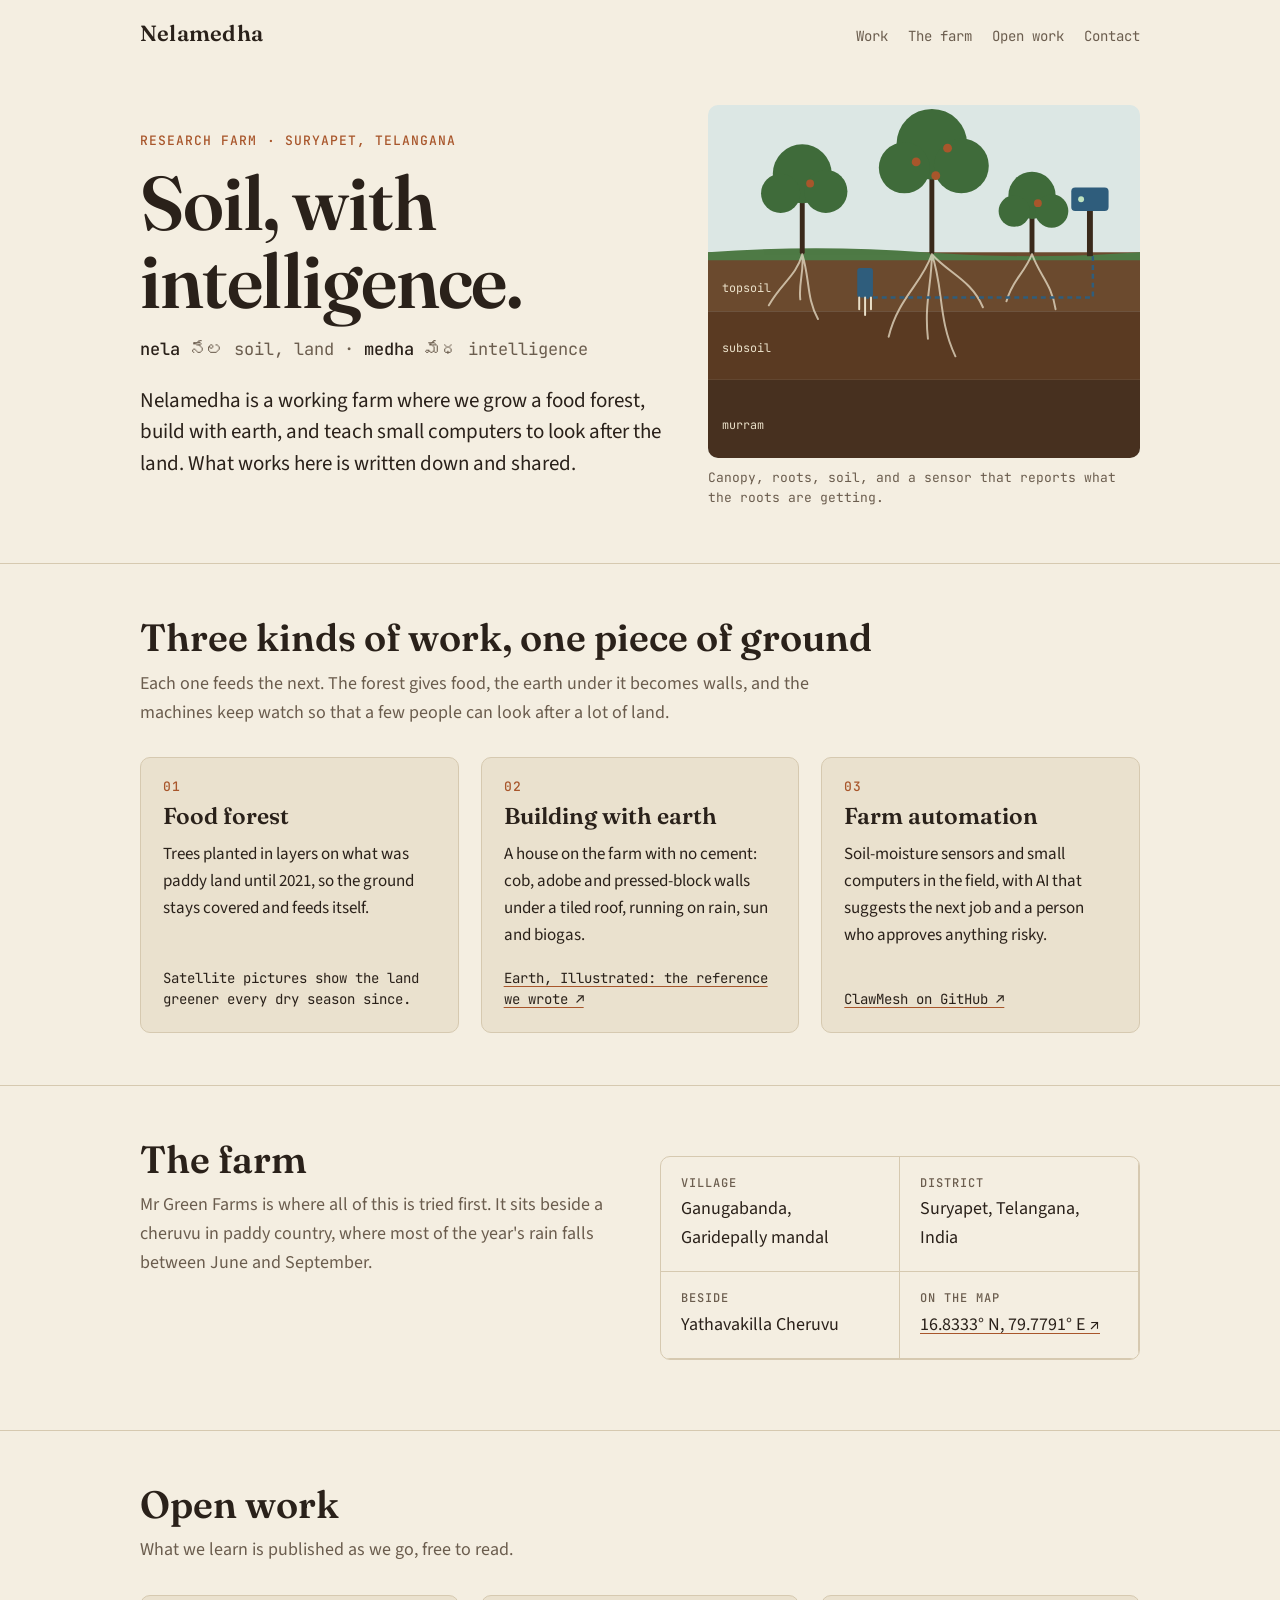
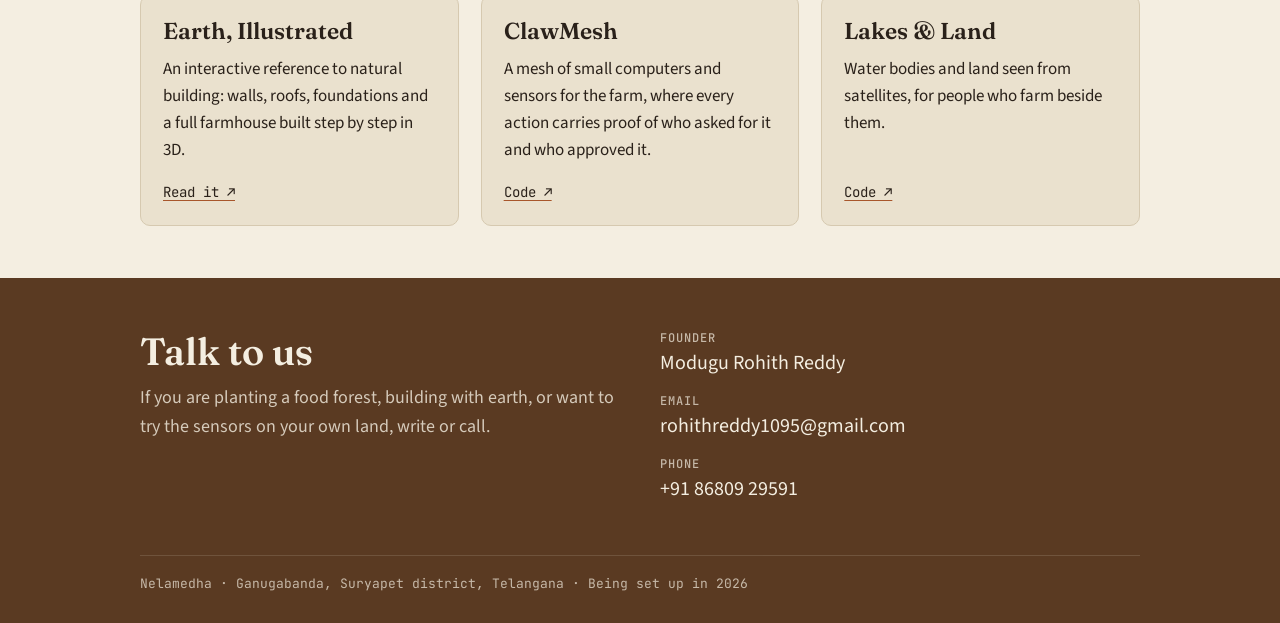
==== index.html @ c1d5b051 "Add the Nelamedha site A single page: what Nelamedha is, its three areas of work, the farm, open wor" ====
<!doctype html>
<html lang="en">
<head>
<meta charset="utf-8">
<meta name="viewport" content="width=device-width,initial-scale=1,viewport-fit=cover">
<title>Nelamedha · soil, with intelligence</title>
<meta name="description" content="Nelamedha is a research farm in Suryapet, Telangana, working on food forests, building with earth, and farm automation with small computers and AI.">
<meta property="og:title" content="Nelamedha">
<meta property="og:description" content="A research farm for food forests, earth building and farm automation. Suryapet, Telangana.">
<meta property="og:type" content="website">
<meta property="og:url" content="https://nelamedha.in/">
<link rel="icon" href="data:image/svg+xml,%3Csvg xmlns='http://www.w3.org/2000/svg' viewBox='0 0 64 64'%3E%3Crect width='64' height='64' rx='14' fill='%235A3A22'/%3E%3Cpath d='M32 50V26M32 34c-9 0-13-6-13-13 9 0 13 6 13 13zm0-5c8 0 12-5 12-12-8 0-12 5-12 12z' fill='none' stroke='%23E9DFC8' stroke-width='4' stroke-linecap='round' stroke-linejoin='round'/%3E%3C/svg%3E">
<link rel="preconnect" href="https://fonts.googleapis.com">
<link rel="preconnect" href="https://fonts.gstatic.com" crossorigin>
<link rel="stylesheet" href="https://fonts.googleapis.com/css2?family=Fraunces:opsz,wght@9..144,400;9..144,600&family=Source+Sans+3:wght@400;600&family=JetBrains+Mono:wght@400;500&display=swap">
<style>
:root{
  --paper:#F4EEE1;--paper-2:#EAE1CE;--ink:#2A211A;--muted:#6B5D4E;--line:#D6C9B0;
  --soil:#5A3A22;--clay:#A8562B;--leaf:#3F6B3A;--sky:#2F5D7C;--on-soil:#F4EEE1;
  --f-d:"Fraunces",Georgia,"Times New Roman",serif;--f-b:"Source Sans 3",system-ui,-apple-system,"Segoe UI",sans-serif;--f-m:"JetBrains Mono",ui-monospace,Menlo,Consolas,monospace;
  color-scheme:light;
}
@media (prefers-color-scheme:dark){:root{
  --paper:#1B1612;--paper-2:#252019;--ink:#EDE4D2;--muted:#A99B86;--line:#3A3127;
  --soil:#3A271A;--clay:#D98654;--leaf:#8FBF7F;--sky:#8DB8D6;--on-soil:#EDE4D2;color-scheme:dark}}
*{box-sizing:border-box}
html{scroll-behavior:smooth}
body{margin:0;background:var(--paper);color:var(--ink);font:400 18px/1.6 var(--f-b);-webkit-font-smoothing:antialiased}
a{color:inherit;text-decoration-color:var(--clay);text-underline-offset:3px}
a:hover{color:var(--clay)}
a:focus-visible,summary:focus-visible{outline:2px solid var(--clay);outline-offset:3px;border-radius:3px}
.wrap{max-width:1040px;margin:0 auto;padding-left:max(20px,env(safe-area-inset-left,0px));padding-right:max(20px,env(safe-area-inset-right,0px))}
header{padding-block:22px;display:flex;flex-wrap:wrap;gap:8px 24px;align-items:baseline;justify-content:space-between}
.mark{font:600 22px/1 var(--f-d);letter-spacing:.01em;text-decoration:none}
nav{display:flex;flex-wrap:wrap;gap:6px 20px;font:400 14px/1.4 var(--f-m)}
nav a{text-decoration:none;color:var(--muted)}
nav a:hover{color:var(--clay)}
.hero{display:grid;grid-template-columns:minmax(0,1.1fr) minmax(0,.9fr);gap:40px;align-items:center;padding-block:36px 56px}
.kicker{font:500 13px/1.4 var(--f-m);letter-spacing:.08em;text-transform:uppercase;color:var(--clay);margin:0 0 14px}
h1{font:600 clamp(40px,7vw,76px)/1.02 var(--f-d);margin:0 0 18px;letter-spacing:-.015em;text-wrap:balance}
.gloss{font:400 17px/1.5 var(--f-m);color:var(--muted);margin:0 0 22px}
.gloss b{color:var(--ink);font-weight:500}
.lede{font-size:21px;line-height:1.5;max-width:34em;margin:0}
.fig{margin:0}
.fig svg{display:block;width:100%;height:auto;border-radius:10px}
.fig figcaption{font:400 13px/1.5 var(--f-m);color:var(--muted);margin-top:10px}
section{padding-block:52px;border-top:1px solid var(--line)}
h2{font:600 clamp(28px,4vw,38px)/1.15 var(--f-d);margin:0 0 10px;text-wrap:balance}
.sub{color:var(--muted);max-width:40em;margin:0 0 30px}
.three{display:grid;grid-template-columns:repeat(3,minmax(0,1fr));gap:22px}
.card{background:var(--paper-2);border:1px solid var(--line);border-radius:10px;padding:22px;display:flex;flex-direction:column;gap:10px;min-width:0}
.card .n{font:500 13px/1 var(--f-m);color:var(--clay);letter-spacing:.08em}
.card h3{font:600 23px/1.2 var(--f-d);margin:0}
.card p{margin:0;font-size:17px}
.card .more{margin-top:auto;padding-top:8px;font:400 14px/1.5 var(--f-m)}
.facts{display:grid;grid-template-columns:repeat(2,minmax(0,1fr));gap:0;border:1px solid var(--line);border-radius:10px;overflow:hidden}
.facts div{padding:18px 20px;border-bottom:1px solid var(--line);border-right:1px solid var(--line);min-width:0}
.facts dt{font:500 12px/1.4 var(--f-m);letter-spacing:.08em;text-transform:uppercase;color:var(--muted);margin:0 0 4px}
.facts dd{margin:0;font-size:18px}
.two{display:grid;grid-template-columns:minmax(0,1fr) minmax(0,1fr);gap:40px}
.contact{background:var(--soil);color:var(--on-soil);border-top:0}
.contact h2,.contact a{color:var(--on-soil)}
.contact .sub{color:var(--on-soil);opacity:.8}
.contact dl{display:grid;gap:16px;margin:0}
.contact dt{font:500 12px/1.4 var(--f-m);letter-spacing:.08em;text-transform:uppercase;opacity:.7}
.contact dd{margin:2px 0 0;font:400 20px/1.4 var(--f-b);overflow-wrap:anywhere;user-select:all}
.contact dd.plain{user-select:auto}
footer{background:var(--soil);color:var(--on-soil);font:400 13px/1.6 var(--f-m);padding-block:0 28px}
footer p{margin:0;opacity:.7;border-top:1px solid rgba(244,238,225,.2);padding-top:18px}
@media (max-width:820px){
  .hero,.two{grid-template-columns:minmax(0,1fr);gap:28px}
  .three{grid-template-columns:minmax(0,1fr)}
  .hero{padding-block:16px 40px}
  section{padding-block:40px}
}
@media (max-width:520px){.facts{grid-template-columns:minmax(0,1fr)}body{font-size:17px}.lede{font-size:19px}}
@media (prefers-reduced-motion:reduce){html{scroll-behavior:auto}}
</style>
</head>
<body>
<div class="wrap">
  <header>
    <a class="mark" href="#top" id="top">Nelamedha</a>
    <nav aria-label="Sections"><a href="#work">Work</a><a href="#farm">The farm</a><a href="#open">Open work</a><a href="#contact">Contact</a></nav>
  </header>

  <div class="hero">
    <div>
      <p class="kicker">Research farm · Suryapet, Telangana</p>
      <h1>Soil, with intelligence.</h1>
      <p class="gloss"><b>nela</b> నేల soil, land · <b>medha</b> మేధ intelligence</p>
      <p class="lede">Nelamedha is a working farm where we grow a food forest, build with earth, and teach small computers to look after the land. What works here is written down and shared.</p>
    </div>
    <figure class="fig">
      <svg viewBox="0 0 440 360" role="img" aria-labelledby="figt">
        <title id="figt">A cut through the ground: trees above, roots and soil layers below, and a small sensor in the soil sending a reading to a box on a post.</title>
        <rect width="440" height="360" fill="#DCE7E4"/>
        <rect y="150" width="440" height="60" fill="#6B4A2E"/>
        <rect y="210" width="440" height="70" fill="#5A3A22"/>
        <rect y="280" width="440" height="80" fill="#47301F"/>
        <path d="M0 150 Q110 142 220 150 T440 150 V158 H0Z" fill="#4E7A45"/>
        <g stroke="#3A2A1B" stroke-width="5" stroke-linecap="round" fill="none">
          <path d="M96 150V84"/><path d="M228 150V52"/><path d="M330 150V104"/>
        </g>
        <g fill="#3F6B3A">
          <circle cx="96" cy="70" r="30"/><circle cx="74" cy="90" r="20"/><circle cx="120" cy="88" r="22"/>
          <circle cx="228" cy="40" r="36"/><circle cx="200" cy="64" r="26"/><circle cx="258" cy="62" r="28"/>
          <circle cx="330" cy="92" r="24"/><circle cx="312" cy="108" r="16"/><circle cx="350" cy="108" r="17"/>
        </g>
        <g fill="#A8562B"><circle cx="212" cy="58" r="4.5"/><circle cx="244" cy="44" r="4.5"/><circle cx="232" cy="72" r="4.5"/><circle cx="104" cy="80" r="4"/><circle cx="336" cy="100" r="4"/></g>
        <g stroke="#E9DFC8" stroke-width="2" fill="none" stroke-linecap="round" opacity=".75">
          <path d="M96 152c-6 22-22 30-34 52M96 152c8 26 4 44 16 66M96 152c2 18-4 30-2 46"/>
          <path d="M228 152c-10 30-34 44-44 84M228 152c12 34 6 66 24 104M228 152c0 30-8 50-4 86M228 152c18 20 40 26 52 54"/>
          <path d="M330 152c-8 20-20 26-26 48M330 152c8 22 20 30 24 56"/>
        </g>
        <g>
          <rect x="386" y="96" width="6" height="58" fill="#3A2A1B"/>
          <rect x="370" y="84" width="38" height="24" rx="4" fill="#2F5D7C"/>
          <circle cx="380" cy="96" r="3" fill="#BFE3C0"/>
          <path d="M392 154V196H160V176" fill="none" stroke="#2F5D7C" stroke-width="2.5" stroke-dasharray="5 4"/>
          <rect x="152" y="166" width="16" height="30" rx="3" fill="#2F5D7C"/>
          <path d="M160 196v18M154 196v12M166 196v12" stroke="#E9DFC8" stroke-width="2" stroke-linecap="round"/>
        </g>
        <g font-family="JetBrains Mono,monospace" font-size="12" fill="#E9DFC8">
          <text x="14" y="190">topsoil</text><text x="14" y="252">subsoil</text><text x="14" y="330">murram</text>
        </g>
      </svg>
      <figcaption>Canopy, roots, soil, and a sensor that reports what the roots are getting.</figcaption>
    </figure>
  </div>
</div>

<section id="work"><div class="wrap">
  <h2>Three kinds of work, one piece of ground</h2>
  <p class="sub">Each one feeds the next. The forest gives food, the earth under it becomes walls, and the machines keep watch so that a few people can look after a lot of land.</p>
  <div class="three">
    <article class="card"><span class="n">01</span><h3>Food forest</h3><p>Trees planted in layers on what was paddy land until 2021, so the ground stays covered and feeds itself.</p><p class="more">Satellite pictures show the land greener every dry season since.</p></article>
    <article class="card"><span class="n">02</span><h3>Building with earth</h3><p>A house on the farm with no cement: cob, adobe and pressed-block walls under a tiled roof, running on rain, sun and biogas.</p><p class="more"><a href="https://rohithreddy1095.github.io/earth-illustrated/">Earth, Illustrated: the reference we wrote ↗</a></p></article>
    <article class="card"><span class="n">03</span><h3>Farm automation</h3><p>Soil-moisture sensors and small computers in the field, with AI that suggests the next job and a person who approves anything risky.</p><p class="more"><a href="https://github.com/rohithreddy1095/clawmesh">ClawMesh on GitHub ↗</a></p></article>
  </div>
</div></section>

<section id="farm"><div class="wrap two">
  <div>
    <h2>The farm</h2>
    <p class="sub" style="margin-bottom:0">Mr Green Farms is where all of this is tried first. It sits beside a cheruvu in paddy country, where most of the year's rain falls between June and September.</p>
  </div>
  <dl class="facts">
    <div><dt>Village</dt><dd>Ganugabanda, Garidepally mandal</dd></div>
    <div><dt>District</dt><dd>Suryapet, Telangana, India</dd></div>
    <div><dt>Beside</dt><dd>Yathavakilla Cheruvu</dd></div>
    <div><dt>On the map</dt><dd><a href="https://www.openstreetmap.org/?mlat=16.83333&amp;mlon=79.77910#map=16/16.83333/79.77910">16.8333° N, 79.7791° E ↗</a></dd></div>
  </dl>
</div></section>

<section id="open"><div class="wrap">
  <h2>Open work</h2>
  <p class="sub">What we learn is published as we go, free to read.</p>
  <div class="three">
    <article class="card"><h3>Earth, Illustrated</h3><p>An interactive reference to natural building: walls, roofs, foundations and a full farmhouse built step by step in 3D.</p><p class="more"><a href="https://rohithreddy1095.github.io/earth-illustrated/">Read it ↗</a></p></article>
    <article class="card"><h3>ClawMesh</h3><p>A mesh of small computers and sensors for the farm, where every action carries proof of who asked for it and who approved it.</p><p class="more"><a href="https://github.com/rohithreddy1095/clawmesh">Code ↗</a></p></article>
    <article class="card"><h3>Lakes &amp; Land</h3><p>Water bodies and land seen from satellites, for people who farm beside them.</p><p class="more"><a href="https://github.com/rohithreddy1095/lakes-and-land">Code ↗</a></p></article>
  </div>
</div></section>

<section class="contact" id="contact"><div class="wrap two">
  <div>
    <h2>Talk to us</h2>
    <p class="sub">If you are planting a food forest, building with earth, or want to try the sensors on your own land, write or call.</p>
  </div>
  <dl>
    <div><dt>Founder</dt><dd class="plain">Modugu Rohith Reddy</dd></div>
    <div><dt>Email</dt><dd>rohithreddy1095@gmail.com</dd></div>
    <div><dt>Phone</dt><dd>+91 86809 29591</dd></div>
  </dl>
</div></section>
<footer><div class="wrap"><p>Nelamedha · Ganugabanda, Suryapet district, Telangana · Being set up in 2026</p></div></footer>
</body>
</html>
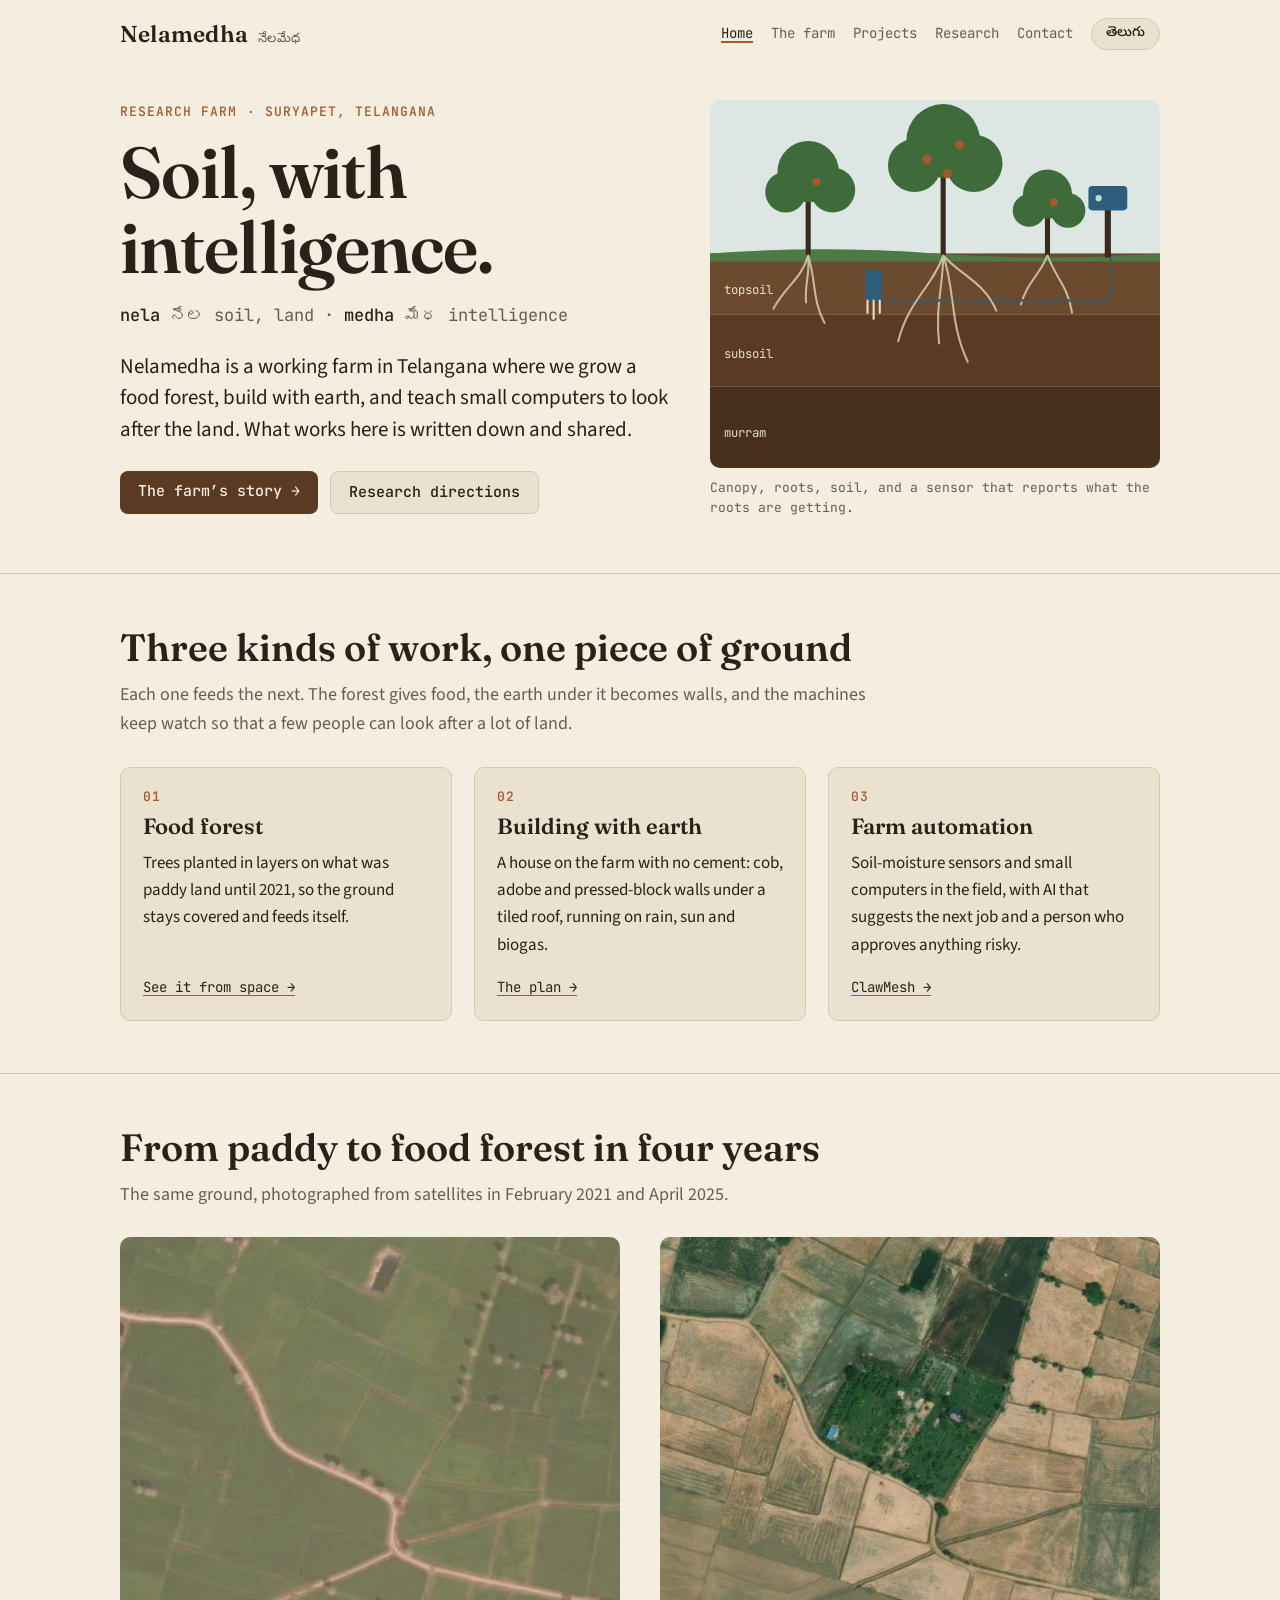
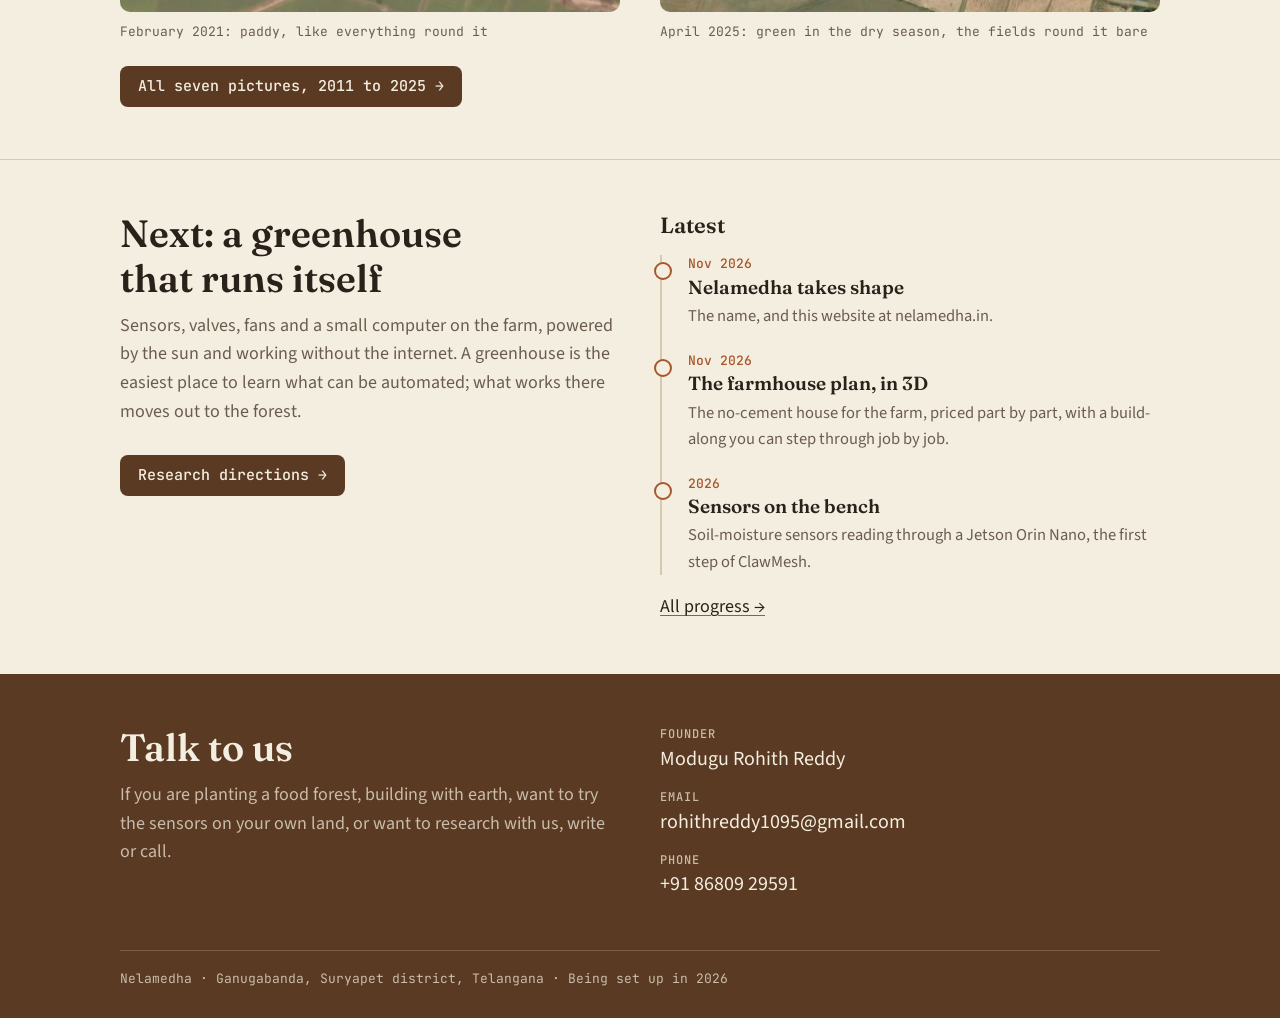
==== commit 4357070f: "Grow the site to four pages in English and Telugu Home, the farm's story with the seven satellite pi" ====
--- a/index.html
+++ b/index.html
@@ -3,96 +3,36 @@
 <head>
 <meta charset="utf-8">
 <meta name="viewport" content="width=device-width,initial-scale=1,viewport-fit=cover">
-<title>Nelamedha · soil, with intelligence</title>
+<title data-en="Nelamedha · soil, with intelligence" data-te="నేలమేధ · నేలతో, మేధతో">Nelamedha · soil, with intelligence</title>
 <meta name="description" content="Nelamedha is a research farm in Suryapet, Telangana, working on food forests, building with earth, and farm automation with small computers and AI.">
-<meta property="og:title" content="Nelamedha">
-<meta property="og:description" content="A research farm for food forests, earth building and farm automation. Suryapet, Telangana.">
+<meta property="og:title" content="Nelamedha · soil, with intelligence">
+<meta property="og:description" content="Nelamedha is a research farm in Suryapet, Telangana, working on food forests, building with earth, and farm automation with small computers and AI.">
 <meta property="og:type" content="website">
 <meta property="og:url" content="https://nelamedha.in/">
+<link rel="canonical" href="https://nelamedha.in/">
 <link rel="icon" href="data:image/svg+xml,%3Csvg xmlns='http://www.w3.org/2000/svg' viewBox='0 0 64 64'%3E%3Crect width='64' height='64' rx='14' fill='%235A3A22'/%3E%3Cpath d='M32 50V26M32 34c-9 0-13-6-13-13 9 0 13 6 13 13zm0-5c8 0 12-5 12-12-8 0-12 5-12 12z' fill='none' stroke='%23E9DFC8' stroke-width='4' stroke-linecap='round' stroke-linejoin='round'/%3E%3C/svg%3E">
-<link rel="preconnect" href="https://fonts.googleapis.com">
-<link rel="preconnect" href="https://fonts.gstatic.com" crossorigin>
-<link rel="stylesheet" href="https://fonts.googleapis.com/css2?family=Fraunces:opsz,wght@9..144,400;9..144,600&family=Source+Sans+3:wght@400;600&family=JetBrains+Mono:wght@400;500&display=swap">
-<style>
-:root{
-  --paper:#F4EEE1;--paper-2:#EAE1CE;--ink:#2A211A;--muted:#6B5D4E;--line:#D6C9B0;
-  --soil:#5A3A22;--clay:#A8562B;--leaf:#3F6B3A;--sky:#2F5D7C;--on-soil:#F4EEE1;
-  --f-d:"Fraunces",Georgia,"Times New Roman",serif;--f-b:"Source Sans 3",system-ui,-apple-system,"Segoe UI",sans-serif;--f-m:"JetBrains Mono",ui-monospace,Menlo,Consolas,monospace;
-  color-scheme:light;
-}
-@media (prefers-color-scheme:dark){:root{
-  --paper:#1B1612;--paper-2:#252019;--ink:#EDE4D2;--muted:#A99B86;--line:#3A3127;
-  --soil:#3A271A;--clay:#D98654;--leaf:#8FBF7F;--sky:#8DB8D6;--on-soil:#EDE4D2;color-scheme:dark}}
-*{box-sizing:border-box}
-html{scroll-behavior:smooth}
-body{margin:0;background:var(--paper);color:var(--ink);font:400 18px/1.6 var(--f-b);-webkit-font-smoothing:antialiased}
-a{color:inherit;text-decoration-color:var(--clay);text-underline-offset:3px}
-a:hover{color:var(--clay)}
-a:focus-visible,summary:focus-visible{outline:2px solid var(--clay);outline-offset:3px;border-radius:3px}
-.wrap{max-width:1040px;margin:0 auto;padding-left:max(20px,env(safe-area-inset-left,0px));padding-right:max(20px,env(safe-area-inset-right,0px))}
-header{padding-block:22px;display:flex;flex-wrap:wrap;gap:8px 24px;align-items:baseline;justify-content:space-between}
-.mark{font:600 22px/1 var(--f-d);letter-spacing:.01em;text-decoration:none}
-nav{display:flex;flex-wrap:wrap;gap:6px 20px;font:400 14px/1.4 var(--f-m)}
-nav a{text-decoration:none;color:var(--muted)}
-nav a:hover{color:var(--clay)}
-.hero{display:grid;grid-template-columns:minmax(0,1.1fr) minmax(0,.9fr);gap:40px;align-items:center;padding-block:36px 56px}
-.kicker{font:500 13px/1.4 var(--f-m);letter-spacing:.08em;text-transform:uppercase;color:var(--clay);margin:0 0 14px}
-h1{font:600 clamp(40px,7vw,76px)/1.02 var(--f-d);margin:0 0 18px;letter-spacing:-.015em;text-wrap:balance}
-.gloss{font:400 17px/1.5 var(--f-m);color:var(--muted);margin:0 0 22px}
-.gloss b{color:var(--ink);font-weight:500}
-.lede{font-size:21px;line-height:1.5;max-width:34em;margin:0}
-.fig{margin:0}
-.fig svg{display:block;width:100%;height:auto;border-radius:10px}
-.fig figcaption{font:400 13px/1.5 var(--f-m);color:var(--muted);margin-top:10px}
-section{padding-block:52px;border-top:1px solid var(--line)}
-h2{font:600 clamp(28px,4vw,38px)/1.15 var(--f-d);margin:0 0 10px;text-wrap:balance}
-.sub{color:var(--muted);max-width:40em;margin:0 0 30px}
-.three{display:grid;grid-template-columns:repeat(3,minmax(0,1fr));gap:22px}
-.card{background:var(--paper-2);border:1px solid var(--line);border-radius:10px;padding:22px;display:flex;flex-direction:column;gap:10px;min-width:0}
-.card .n{font:500 13px/1 var(--f-m);color:var(--clay);letter-spacing:.08em}
-.card h3{font:600 23px/1.2 var(--f-d);margin:0}
-.card p{margin:0;font-size:17px}
-.card .more{margin-top:auto;padding-top:8px;font:400 14px/1.5 var(--f-m)}
-.facts{display:grid;grid-template-columns:repeat(2,minmax(0,1fr));gap:0;border:1px solid var(--line);border-radius:10px;overflow:hidden}
-.facts div{padding:18px 20px;border-bottom:1px solid var(--line);border-right:1px solid var(--line);min-width:0}
-.facts dt{font:500 12px/1.4 var(--f-m);letter-spacing:.08em;text-transform:uppercase;color:var(--muted);margin:0 0 4px}
-.facts dd{margin:0;font-size:18px}
-.two{display:grid;grid-template-columns:minmax(0,1fr) minmax(0,1fr);gap:40px}
-.contact{background:var(--soil);color:var(--on-soil);border-top:0}
-.contact h2,.contact a{color:var(--on-soil)}
-.contact .sub{color:var(--on-soil);opacity:.8}
-.contact dl{display:grid;gap:16px;margin:0}
-.contact dt{font:500 12px/1.4 var(--f-m);letter-spacing:.08em;text-transform:uppercase;opacity:.7}
-.contact dd{margin:2px 0 0;font:400 20px/1.4 var(--f-b);overflow-wrap:anywhere;user-select:all}
-.contact dd.plain{user-select:auto}
-footer{background:var(--soil);color:var(--on-soil);font:400 13px/1.6 var(--f-m);padding-block:0 28px}
-footer p{margin:0;opacity:.7;border-top:1px solid rgba(244,238,225,.2);padding-top:18px}
-@media (max-width:820px){
-  .hero,.two{grid-template-columns:minmax(0,1fr);gap:28px}
-  .three{grid-template-columns:minmax(0,1fr)}
-  .hero{padding-block:16px 40px}
-  section{padding-block:40px}
-}
-@media (max-width:520px){.facts{grid-template-columns:minmax(0,1fr)}body{font-size:17px}.lede{font-size:19px}}
-@media (prefers-reduced-motion:reduce){html{scroll-behavior:auto}}
-</style>
+<link rel="preconnect" href="https://fonts.googleapis.com"><link rel="preconnect" href="https://fonts.gstatic.com" crossorigin><link rel="stylesheet" href="https://fonts.googleapis.com/css2?family=Fraunces:opsz,wght@9..144,400;9..144,600&family=Source+Sans+3:wght@400;600&family=JetBrains+Mono:wght@400;500&family=Noto+Sans+Telugu:wght@400;600&family=Noto+Serif+Telugu:wght@600&display=swap">
+<link rel="stylesheet" href="assets/site.css">
 </head>
 <body>
+<a class="skip" href="#main"><span class="en">Skip to content</span><span class="te" lang="te">విషయానికి వెళ్ళండి</span></a>
 <div class="wrap">
-  <header>
-    <a class="mark" href="#top" id="top">Nelamedha</a>
-    <nav aria-label="Sections"><a href="#work">Work</a><a href="#farm">The farm</a><a href="#open">Open work</a><a href="#contact">Contact</a></nav>
+  <header class="top">
+    <a class="mark" href="./">Nelamedha <small lang="te">నేలమేధ</small></a>
+    <nav class="nav" aria-label="Main"><a href="./" aria-current=page><span class="en">Home</span><span class="te" lang="te">మొదటి పేజీ</span></a><a href="farm/"><span class="en">The farm</span><span class="te" lang="te">పొలం</span></a><a href="projects/"><span class="en">Projects</span><span class="te" lang="te">పనులు</span></a><a href="research/"><span class="en">Research</span><span class="te" lang="te">పరిశోధన</span></a><a href="#contact"><span class="en">Contact</span><span class="te" lang="te">సంప్రదించండి</span></a><button class="lang" type="button" aria-label="తెలుగులో చదవండి"><span class="en">తెలుగు</span><span class="te" lang="te">English</span></button></nav>
   </header>
-
+</div>
+<main id="main">
+<div class="wrap">
   <div class="hero">
     <div>
-      <p class="kicker">Research farm · Suryapet, Telangana</p>
-      <h1>Soil, with intelligence.</h1>
-      <p class="gloss"><b>nela</b> నేల soil, land · <b>medha</b> మేధ intelligence</p>
-      <p class="lede">Nelamedha is a working farm where we grow a food forest, build with earth, and teach small computers to look after the land. What works here is written down and shared.</p>
+      <p class="en kicker">Research farm · Suryapet, Telangana</p><p class="te kicker" lang="te">పరిశోధన పొలం · సూర్యాపేట, తెలంగాణ</p>
+      <h1 class="en">Soil, with intelligence.</h1><h1 class="te" lang="te">నేలతో, మేధతో.</h1>
+      <p class="en gloss"><b>nela</b> నేల soil, land · <b>medha</b> మేధ intelligence</p><p class="te gloss" lang="te"><b>నేల</b> భూమి, మట్టి · <b>మేధ</b> తెలివి</p>
+      <p class="en lede">Nelamedha is a working farm in Telangana where we grow a food forest, build with earth, and teach small computers to look after the land. What works here is written down and shared.</p><p class="te lede" lang="te">నేలమేధ తెలంగాణలో ఒక పని చేసే పొలం. ఇక్కడ మేము ఆహార అడవిని పెంచుతున్నాం, మట్టితో ఇల్లు కడుతున్నాం, నేలను చూసుకునేలా చిన్న కంప్యూటర్లకు నేర్పిస్తున్నాం. ఇక్కడ పనిచేసేది రాసి, అందరితో పంచుకుంటాం.</p>
+      <p style="display:flex;flex-wrap:wrap;gap:12px;margin:26px 0 0"><a class="btn" href="farm/"><span class="en">The farm’s story →</span><span class="te" lang="te">పొలం కథ →</span></a><a class="btn" href="research/" style="background:var(--paper-2);color:var(--ink);border:1px solid var(--line)"><span class="en">Research directions</span><span class="te" lang="te">పరిశోధన దిశలు</span></a></p>
     </div>
-    <figure class="fig">
-      <svg viewBox="0 0 440 360" role="img" aria-labelledby="figt">
+    <figure class="fig"><svg viewBox="0 0 440 360" role="img" aria-labelledby="figt">
         <title id="figt">A cut through the ground: trees above, roots and soil layers below, and a small sensor in the soil sending a reading to a box on a post.</title>
         <rect width="440" height="360" fill="#DCE7E4"/>
         <rect y="150" width="440" height="60" fill="#6B4A2E"/>
@@ -122,58 +62,56 @@
           <path d="M160 196v18M154 196v12M166 196v12" stroke="#E9DFC8" stroke-width="2" stroke-linecap="round"/>
         </g>
         <g font-family="JetBrains Mono,monospace" font-size="12" fill="#E9DFC8">
-          <text x="14" y="190">topsoil</text><text x="14" y="252">subsoil</text><text x="14" y="330">murram</text>
+          <text x="14" y="190" class="en">topsoil</text><text x="14" y="190" class="te" style="font-family:Noto Sans Telugu,sans-serif">పై మట్టి</text><text x="14" y="252" class="en">subsoil</text><text x="14" y="252" class="te" style="font-family:Noto Sans Telugu,sans-serif">అడుగు మట్టి</text><text x="14" y="330" class="en">murram</text><text x="14" y="330" class="te" style="font-family:Noto Sans Telugu,sans-serif">మొరం</text>
         </g>
       </svg>
-      <figcaption>Canopy, roots, soil, and a sensor that reports what the roots are getting.</figcaption>
+      <figcaption><span class="en">Canopy, roots, soil, and a sensor that reports what the roots are getting.</span><span class="te" lang="te">చెట్ల పందిరి, వేర్లు, నేల, వేర్లకు ఏమి అందుతుందో చెప్పే ఒక సెన్సర్.</span></figcaption>
     </figure>
   </div>
 </div>
-
 <section id="work"><div class="wrap">
-  <h2>Three kinds of work, one piece of ground</h2>
-  <p class="sub">Each one feeds the next. The forest gives food, the earth under it becomes walls, and the machines keep watch so that a few people can look after a lot of land.</p>
+  <h2 class="en">Three kinds of work, one piece of ground</h2><h2 class="te" lang="te">ఒకే నేలపై మూడు రకాల పని</h2>
+  <p class="en sub">Each one feeds the next. The forest gives food, the earth under it becomes walls, and the machines keep watch so that a few people can look after a lot of land.</p><p class="te sub" lang="te">ఒకటి మరొకదానికి తోడ్పడుతుంది. అడవి ఆహారం ఇస్తుంది, దాని కింది మట్టి గోడలవుతుంది, కొద్దిమంది ఎక్కువ నేలను చూసుకోగలిగేలా యంత్రాలు కాపలా కాస్తాయి.</p>
   <div class="three">
-    <article class="card"><span class="n">01</span><h3>Food forest</h3><p>Trees planted in layers on what was paddy land until 2021, so the ground stays covered and feeds itself.</p><p class="more">Satellite pictures show the land greener every dry season since.</p></article>
-    <article class="card"><span class="n">02</span><h3>Building with earth</h3><p>A house on the farm with no cement: cob, adobe and pressed-block walls under a tiled roof, running on rain, sun and biogas.</p><p class="more"><a href="https://rohithreddy1095.github.io/earth-illustrated/">Earth, Illustrated: the reference we wrote ↗</a></p></article>
-    <article class="card"><span class="n">03</span><h3>Farm automation</h3><p>Soil-moisture sensors and small computers in the field, with AI that suggests the next job and a person who approves anything risky.</p><p class="more"><a href="https://github.com/rohithreddy1095/clawmesh">ClawMesh on GitHub ↗</a></p></article>
+    <article class="card"><span class="n">01</span><h3 class="en">Food forest</h3><h3 class="te" lang="te">ఆహార అడవి</h3><p class="en">Trees planted in layers on what was paddy land until 2021, so the ground stays covered and feeds itself.</p><p class="te" lang="te">2021 వరకు వరి పొలంగా ఉన్న నేలపై పొరలు పొరలుగా నాటిన చెట్లు. నేల ఎప్పుడూ కప్పి ఉంటుంది, తనను తాను పోషించుకుంటుంది.</p><p class="more"><a href="farm/"><span class="en">See it from space →</span><span class="te" lang="te">అంతరిక్షం నుంచి చూడండి →</span></a></p></article>
+    <article class="card"><span class="n">02</span><h3 class="en">Building with earth</h3><h3 class="te" lang="te">మట్టితో నిర్మాణం</h3><p class="en">A house on the farm with no cement: cob, adobe and pressed-block walls under a tiled roof, running on rain, sun and biogas.</p><p class="te" lang="te">సిమెంటు లేని ఇల్లు: మట్టి ముద్దల గోడ, ఎండబెట్టిన మట్టి ఇటుకలు, ఒత్తిన మట్టి బ్లాకులు, పెంకుల పైకప్పు. వాన నీరు, సౌర శక్తి, బయోగ్యాస్‌తో నడుస్తుంది.</p><p class="more"><a href="projects/#house"><span class="en">The plan →</span><span class="te" lang="te">ప్రణాళిక →</span></a></p></article>
+    <article class="card"><span class="n">03</span><h3 class="en">Farm automation</h3><h3 class="te" lang="te">పొలం ఆటోమేషన్</h3><p class="en">Soil-moisture sensors and small computers in the field, with AI that suggests the next job and a person who approves anything risky.</p><p class="te" lang="te">పొలంలో నేల తేమ సెన్సర్లు, చిన్న కంప్యూటర్లు. తదుపరి పని ఏమిటో AI సూచిస్తుంది; ప్రమాదం ఉన్న ఏ పనినైనా ఒక మనిషి ఆమోదిస్తారు.</p><p class="more"><a href="projects/#clawmesh"><span class="en">ClawMesh →</span><span class="te" lang="te">క్లామెష్ →</span></a></p></article>
   </div>
 </div></section>
-
-<section id="farm"><div class="wrap two">
+<section><div class="wrap">
+  <h2 class="en">From paddy to food forest in four years</h2><h2 class="te" lang="te">నాలుగేళ్లలో వరి పొలం నుంచి ఆహార అడవి వరకు</h2>
+  <p class="en sub">The same ground, photographed from satellites in February 2021 and April 2025.</p><p class="te sub" lang="te">ఒకే నేల, 2021 ఫిబ్రవరిలో, 2025 ఏప్రిల్‌లో ఉపగ్రహాల నుంచి తీసిన చిత్రాలు.</p>
+  <div class="two">
+    <figure class="fig"><img src="assets/img/sat/2021-02-06.webp" width="640" height="480" loading=lazy alt="The farm in February 2021: paddy" data-alt-en="The farm in February 2021: paddy" data-alt-te="2021 ఫిబ్రవరిలో పొలం: వరి"><figcaption><span class="en">February 2021: paddy, like everything round it</span><span class="te" lang="te">ఫిబ్రవరి 2021: చుట్టూ ఉన్నట్లే వరి</span></figcaption></figure>
+    <figure class="fig"><img src="assets/img/sat/2025-04-29.webp" width="640" height="480" loading=lazy alt="The farm in April 2025: a food forest" data-alt-en="The farm in April 2025: a food forest" data-alt-te="2025 ఏప్రిల్‌లో పొలం: ఆహార అడవి"><figcaption><span class="en">April 2025: green in the dry season, the fields round it bare</span><span class="te" lang="te">ఏప్రిల్ 2025: వేసవిలోనూ పచ్చగా, చుట్టూ పొలాలు ఖాళీగా</span></figcaption></figure>
+  </div>
+  <p style="margin:24px 0 0"><a class="btn" href="farm/"><span class="en">All seven pictures, 2011 to 2025 →</span><span class="te" lang="te">2011 నుంచి 2025 వరకు ఏడు చిత్రాలు →</span></a></p>
+</div></section>
+<section><div class="wrap two">
   <div>
-    <h2>The farm</h2>
-    <p class="sub" style="margin-bottom:0">Mr Green Farms is where all of this is tried first. It sits beside a cheruvu in paddy country, where most of the year's rain falls between June and September.</p>
+    <h2 class="en">Next: a greenhouse that runs itself</h2><h2 class="te" lang="te">తదుపరి: తనంతట తాను నడిచే గ్రీన్‌హౌస్</h2>
+    <p class="en sub">Sensors, valves, fans and a small computer on the farm, powered by the sun and working without the internet. A greenhouse is the easiest place to learn what can be automated; what works there moves out to the forest.</p><p class="te sub" lang="te">సెన్సర్లు, వాల్వులు, ఫ్యాన్లు, ఒక చిన్న కంప్యూటర్, సౌర శక్తితో, ఇంటర్నెట్ లేకుండా పనిచేసేలా. ఏది ఆటోమేట్ చేయవచ్చో నేర్చుకోవడానికి గ్రీన్‌హౌస్ సులువైన చోటు; అక్కడ పనిచేసింది అడవిలోకి వెళ్తుంది.</p>
+    <p><a class="btn" href="research/"><span class="en">Research directions →</span><span class="te" lang="te">పరిశోధన దిశలు →</span></a></p>
   </div>
-  <dl class="facts">
-    <div><dt>Village</dt><dd>Ganugabanda, Garidepally mandal</dd></div>
-    <div><dt>District</dt><dd>Suryapet, Telangana, India</dd></div>
-    <div><dt>Beside</dt><dd>Yathavakilla Cheruvu</dd></div>
-    <div><dt>On the map</dt><dd><a href="https://www.openstreetmap.org/?mlat=16.83333&amp;mlon=79.77910#map=16/16.83333/79.77910">16.8333° N, 79.7791° E ↗</a></dd></div>
+  <div>
+    <h3 class="en">Latest</h3><h3 class="te" lang="te">తాజా సమాచారం</h3>
+    <div style="margin-top:16px"><ol class="log"><li><time><span class="en">Nov 2026</span><span class="te" lang="te">నవంబరు 2026</span></time><h3 class="en">Nelamedha takes shape</h3><h3 class="te" lang="te">నేలమేధ రూపుదిద్దుకుంది</h3><p class="en">The name, and this website at nelamedha.in.</p><p class="te" lang="te">పేరు, nelamedha.in లో ఈ వెబ్‌సైట్.</p></li><li><time><span class="en">Nov 2026</span><span class="te" lang="te">నవంబరు 2026</span></time><h3 class="en">The farmhouse plan, in 3D</h3><h3 class="te" lang="te">ఫాంహౌస్ ప్రణాళిక, 3Dలో</h3><p class="en">The no-cement house for the farm, priced part by part, with a build-along you can step through job by job.</p><p class="te" lang="te">సిమెంటు లేని ఫాంహౌస్ ప్రణాళిక, ప్రతి భాగం ధరతో, పని పని చొప్పున చూడగలిగే 3D నిర్మాణంతో.</p></li><li><time><span class="en">2026</span><span class="te" lang="te">2026</span></time><h3 class="en">Sensors on the bench</h3><h3 class="te" lang="te">బెంచ్‌పై సెన్సర్లు</h3><p class="en">Soil-moisture sensors reading through a Jetson Orin Nano, the first step of ClawMesh.</p><p class="te" lang="te">జెట్సన్ ఓరిన్ నానో ద్వారా నేల తేమ సెన్సర్ల రీడింగ్: క్లామెష్‌లో మొదటి అడుగు.</p></li></ol></div>
+    <p style="margin:18px 0 0"><a href="projects/#progress"><span class="en">All progress →</span><span class="te" lang="te">మొత్తం పురోగతి →</span></a></p>
+  </div>
+</div></section>
+</main>
+<section class="contact" id="contact"><div class="wrap two">
+  <div>
+    <h2 class="en">Talk to us</h2><h2 class="te" lang="te">మాతో మాట్లాడండి</h2>
+    <p class="en sub">If you are planting a food forest, building with earth, want to try the sensors on your own land, or want to research with us, write or call.</p><p class="te sub" lang="te">మీరు ఆహార అడవి నాటుతున్నా, మట్టితో ఇల్లు కడుతున్నా, మీ నేలపై సెన్సర్లు ప్రయత్నించాలనుకున్నా, లేదా మాతో కలిసి పరిశోధన చేయాలనుకున్నా, రాయండి లేదా ఫోన్ చేయండి.</p>
+  </div>
+  <dl>
+    <div><dt><span class="en">Founder</span><span class="te" lang="te">వ్యవస్థాపకుడు</span></dt><dd class="plain"><span class="en">Modugu Rohith Reddy</span><span class="te" lang="te">మోదుగు రోహిత్ రెడ్డి</span></dd></div>
+    <div><dt><span class="en">Email</span><span class="te" lang="te">ఈమెయిల్</span></dt><dd>rohithreddy1095@gmail.com</dd></div>
+    <div><dt><span class="en">Phone</span><span class="te" lang="te">ఫోన్</span></dt><dd>+91 86809 29591</dd></div>
   </dl>
 </div></section>
-
-<section id="open"><div class="wrap">
-  <h2>Open work</h2>
-  <p class="sub">What we learn is published as we go, free to read.</p>
-  <div class="three">
-    <article class="card"><h3>Earth, Illustrated</h3><p>An interactive reference to natural building: walls, roofs, foundations and a full farmhouse built step by step in 3D.</p><p class="more"><a href="https://rohithreddy1095.github.io/earth-illustrated/">Read it ↗</a></p></article>
-    <article class="card"><h3>ClawMesh</h3><p>A mesh of small computers and sensors for the farm, where every action carries proof of who asked for it and who approved it.</p><p class="more"><a href="https://github.com/rohithreddy1095/clawmesh">Code ↗</a></p></article>
-    <article class="card"><h3>Lakes &amp; Land</h3><p>Water bodies and land seen from satellites, for people who farm beside them.</p><p class="more"><a href="https://github.com/rohithreddy1095/lakes-and-land">Code ↗</a></p></article>
-  </div>
-</div></section>
-
-<section class="contact" id="contact"><div class="wrap two">
-  <div>
-    <h2>Talk to us</h2>
-    <p class="sub">If you are planting a food forest, building with earth, or want to try the sensors on your own land, write or call.</p>
-  </div>
-  <dl>
-    <div><dt>Founder</dt><dd class="plain">Modugu Rohith Reddy</dd></div>
-    <div><dt>Email</dt><dd>rohithreddy1095@gmail.com</dd></div>
-    <div><dt>Phone</dt><dd>+91 86809 29591</dd></div>
-  </dl>
-</div></section>
-<footer><div class="wrap"><p>Nelamedha · Ganugabanda, Suryapet district, Telangana · Being set up in 2026</p></div></footer>
+<footer><div class="wrap"><p><span class="en">Nelamedha · Ganugabanda, Suryapet district, Telangana · Being set up in 2026</span><span class="te" lang="te">నేలమేధ · గానుగబండ, సూర్యాపేట జిల్లా, తెలంగాణ · 2026లో ఏర్పాటవుతోంది</span></p></div></footer>
+<script src="assets/site.js"></script>
 </body>
 </html>
--- a/assets/site.css
+++ b/assets/site.css
@@ -0,0 +1,163 @@
+/* Nelamedha — shared styles */
+:root{
+  --paper:#F4EEE1;--paper-2:#EAE1CE;--ink:#2A211A;--muted:#6B5D4E;--line:#D6C9B0;
+  --soil:#5A3A22;--clay:#A8562B;--leaf:#3F6B3A;--sky:#2F5D7C;--on-soil:#F4EEE1;--on-soil-dim:rgba(244,238,225,.72);
+  --ov-text:#FFFFFF;--ov-halo:rgba(16,18,14,.75);--ov-line:#FFD54A;--ov-ground:#262A21;
+  --ok:#3F6B3A;--wip:#A8562B;--idea:#2F5D7C;
+  --f-d:"Fraunces",Georgia,"Times New Roman",serif;--f-b:"Source Sans 3",system-ui,-apple-system,"Segoe UI",sans-serif;--f-m:"JetBrains Mono",ui-monospace,Menlo,Consolas,monospace;
+  --f-te-d:"Noto Serif Telugu","Fraunces",serif;--f-te-b:"Noto Sans Telugu","Source Sans 3",sans-serif;
+  color-scheme:light;
+}
+@media (prefers-color-scheme:dark){:root{
+  --paper:#1B1612;--paper-2:#252019;--ink:#EDE4D2;--muted:#A99B86;--line:#3A3127;
+  --soil:#3A271A;--clay:#D98654;--leaf:#8FBF7F;--sky:#8DB8D6;--on-soil:#EDE4D2;--on-soil-dim:rgba(237,228,210,.72);
+  --ok:#8FBF7F;--wip:#D98654;--idea:#8DB8D6;color-scheme:dark}}
+*{box-sizing:border-box}
+[hidden]{display:none!important}
+html{scroll-behavior:smooth}
+body{margin:0;background:var(--paper);color:var(--ink);font:400 18px/1.6 var(--f-b);-webkit-font-smoothing:antialiased}
+/* two languages in one page: English by default, Telugu when html has class te */
+.te{display:none!important}
+html.lang-te .en{display:none!important}
+html.lang-te .te{display:revert!important}
+html.lang-te span.te,html.lang-te a.te,html.lang-te b.te{display:inline!important}
+html.lang-te body{font-family:var(--f-te-b);line-height:1.75}
+html.lang-te h1,html.lang-te h2,html.lang-te h3,html.lang-te .mark-te{font-family:var(--f-te-d);letter-spacing:0}
+a{color:inherit;text-decoration-color:var(--clay);text-underline-offset:3px}
+a:hover{color:var(--clay)}
+a:focus-visible,button:focus-visible,summary:focus-visible{outline:2px solid var(--clay);outline-offset:3px;border-radius:3px}
+.wrap{max-width:1080px;margin:0 auto;padding-left:max(20px,env(safe-area-inset-left,0px));padding-right:max(20px,env(safe-area-inset-right,0px))}
+.skip{position:absolute;left:-9999px}.skip:focus{left:12px;top:12px;background:var(--paper);padding:8px 12px;z-index:9}
+/* header */
+.top{padding-block:18px;display:flex;flex-wrap:wrap;gap:10px 26px;align-items:center;justify-content:space-between}
+.mark{font:600 23px/1 var(--f-d);letter-spacing:.01em;text-decoration:none;display:flex;align-items:baseline;gap:10px}
+.mark small{font:400 13px/1 var(--f-te-b);color:var(--muted)}
+.nav{display:flex;flex-wrap:wrap;gap:6px 18px;align-items:center;font:400 14px/1.4 var(--f-m)}
+html.lang-te .nav{font-family:var(--f-te-b);font-size:15px}
+.nav a{text-decoration:none;color:var(--muted);padding-block:6px}
+.nav a:hover,.nav a[aria-current=page]{color:var(--ink)}
+.nav a[aria-current=page]{text-decoration:underline;text-decoration-color:var(--clay);text-decoration-thickness:2px}
+.lang{font:500 14px/1 var(--f-te-b);border:1px solid var(--line);background:var(--paper-2);color:var(--ink);border-radius:999px;padding:8px 14px;cursor:pointer}
+.lang:hover{border-color:var(--clay)}
+/* type */
+.kicker{font:500 13px/1.4 var(--f-m);letter-spacing:.08em;text-transform:uppercase;color:var(--clay);margin:0 0 14px}
+html.lang-te .kicker{font-family:var(--f-te-b);letter-spacing:.02em;text-transform:none;font-size:15px}
+h1{font:600 clamp(38px,6.6vw,72px)/1.04 var(--f-d);margin:0 0 18px;letter-spacing:-.015em;text-wrap:balance}
+html.lang-te h1{font-size:clamp(32px,5.4vw,58px);line-height:1.3}
+h2{font:600 clamp(27px,3.8vw,38px)/1.18 var(--f-d);margin:0 0 10px;text-wrap:balance}
+html.lang-te h2{line-height:1.4}
+h3{font:600 22px/1.25 var(--f-d);margin:0}
+.lede{font-size:21px;line-height:1.5;max-width:36em;margin:0}
+html.lang-te .lede{font-size:19px;line-height:1.75}
+.sub{color:var(--muted);max-width:42em;margin:0 0 28px}
+.gloss{font:400 17px/1.5 var(--f-m);color:var(--muted);margin:0 0 22px}
+.gloss b{color:var(--ink);font-weight:500}
+.fine{font:400 13px/1.6 var(--f-m);color:var(--muted)}
+html.lang-te .fine{font-family:var(--f-te-b);font-size:14px}
+/* layout */
+.hero{display:grid;grid-template-columns:minmax(0,1.1fr) minmax(0,.9fr);gap:40px;align-items:center;padding-block:32px 56px}
+.page-head{padding-block:28px 40px;max-width:46em}
+section{padding-block:52px;border-top:1px solid var(--line)}
+.two{display:grid;grid-template-columns:minmax(0,1fr) minmax(0,1fr);gap:40px;align-items:start}
+.three{display:grid;grid-template-columns:repeat(3,minmax(0,1fr));gap:22px}
+.card{background:var(--paper-2);border:1px solid var(--line);border-radius:10px;padding:22px;display:flex;flex-direction:column;gap:10px;min-width:0}
+.card .n{font:500 13px/1 var(--f-m);color:var(--clay);letter-spacing:.08em}
+.card p{margin:0;font-size:17px}
+.card .more{margin-top:auto;padding-top:8px;font:400 14px/1.5 var(--f-m)}
+html.lang-te .card .more{font-family:var(--f-te-b)}
+.fig{margin:0}
+.fig svg,.fig img{display:block;width:100%;height:auto;border-radius:10px}
+.fig figcaption{font:400 13px/1.5 var(--f-m);color:var(--muted);margin-top:10px}
+html.lang-te .fig figcaption{font-family:var(--f-te-b);font-size:14px}
+.btn{display:inline-block;font:500 15px/1 var(--f-m);text-decoration:none;background:var(--soil);color:var(--on-soil);padding:13px 18px;border-radius:8px}
+html.lang-te .btn{font-family:var(--f-te-b)}
+.btn:hover{color:var(--on-soil);background:var(--clay)}
+.facts{display:grid;grid-template-columns:repeat(2,minmax(0,1fr));border:1px solid var(--line);border-radius:10px;overflow:hidden;margin:0}
+.facts div{padding:16px 20px;border-bottom:1px solid var(--line);border-right:1px solid var(--line);min-width:0}
+.facts dt{font:500 12px/1.4 var(--f-m);letter-spacing:.08em;text-transform:uppercase;color:var(--muted);margin:0 0 4px}
+html.lang-te .facts dt{font-family:var(--f-te-b);letter-spacing:0;text-transform:none;font-size:13px}
+.facts dd{margin:0;font-size:18px}
+/* status pills */
+.pill{display:inline-flex;align-items:center;gap:6px;font:500 12px/1 var(--f-m);letter-spacing:.04em;padding:6px 10px;border-radius:999px;border:1px solid currentColor;width:max-content;max-width:100%}
+html.lang-te .pill{font-family:var(--f-te-b);font-size:13px}
+.pill::before{content:"";width:7px;height:7px;border-radius:50%;background:currentColor}
+.pill.ok{color:var(--ok)}.pill.wip{color:var(--wip)}.pill.idea{color:var(--idea)}
+/* satellite viewer */
+.sat{display:grid;grid-template-columns:minmax(0,1.5fr) minmax(0,1fr);border:1px solid var(--line);border-radius:12px;overflow:hidden;background:var(--paper-2)}
+.sat-view{position:relative;aspect-ratio:4/3;max-width:100%;overflow:hidden;background:var(--ov-ground);touch-action:pan-y;user-select:none;-webkit-user-select:none}
+.sat-view img{position:absolute;inset:0;width:100%;height:100%;display:block}
+.sat-view svg{position:absolute;inset:0;width:100%;height:100%;pointer-events:none}
+.sat-fade{opacity:0;transition:opacity .5s ease}
+.sat-split{position:absolute;top:0;bottom:0;left:50%;width:0;border-left:2px solid var(--ov-text);box-shadow:0 0 0 1px var(--ov-halo);pointer-events:none}
+.sat-knob{position:absolute;top:50%;left:-1px;transform:translate(-50%,-50%);width:40px;height:40px;border-radius:50%;border:2px solid #14160F;background:var(--ov-text);color:#14160F;font-size:18px;line-height:1;cursor:ew-resize;pointer-events:auto;touch-action:none}
+.stamp{position:absolute;top:10px;left:10px;font:500 12px/1.3 var(--f-m);padding:4px 8px;border-radius:4px;background:var(--ov-halo);color:var(--ov-text);pointer-events:none}
+.stamp.r{left:auto;right:10px}
+.sat-side{display:grid;align-content:start;gap:14px;padding:16px 18px;border-left:1px solid var(--line);min-width:0}
+.chips{display:flex;flex-wrap:wrap;gap:6px}
+.chip{font:500 13px/1 var(--f-m);border:1px solid var(--line);background:var(--paper);color:var(--ink);border-radius:999px;padding:8px 11px;cursor:pointer}
+html.lang-te .chip{font-family:var(--f-te-b)}
+.chip[aria-pressed=true]{background:var(--soil);color:var(--on-soil);border-color:var(--soil)}
+.row-l{font:500 11px/1 var(--f-m);letter-spacing:.08em;text-transform:uppercase;color:var(--muted);margin:0 0 6px}
+html.lang-te .row-l{font-family:var(--f-te-b);text-transform:none;letter-spacing:0;font-size:13px}
+.note h3{font-size:21px}
+.note .meta{font:400 12px/1.5 var(--f-m);color:var(--muted);margin-top:3px}
+.note p{margin:8px 0 0;font-size:16.5px}
+.note.two-n{display:grid;grid-template-columns:minmax(0,1fr) minmax(0,1fr);gap:14px}
+.tools{display:flex;flex-wrap:wrap;gap:8px 16px;align-items:center;font-size:15px}
+.tools label{display:flex;gap:6px;align-items:center;cursor:pointer}
+.ovt{fill:var(--ov-text);stroke:var(--ov-halo);stroke-width:3px;paint-order:stroke;stroke-linejoin:round;font-family:var(--f-m);font-weight:600}
+/* bar chart */
+.chart svg{display:block;width:100%;height:auto}
+.chart text{font-family:var(--f-m);font-size:12px;fill:var(--muted)}
+html.lang-te .chart text.tl{font-family:var(--f-te-b)}
+.bar-farm{fill:var(--leaf)}.bar-field{fill:var(--clay);opacity:.75}
+.chart .axis{stroke:var(--line)}
+.key{display:flex;flex-wrap:wrap;gap:6px 18px;font:400 13px/1.4 var(--f-m);color:var(--muted);margin-top:8px}
+html.lang-te .key{font-family:var(--f-te-b)}
+.key i{display:inline-block;width:12px;height:12px;border-radius:2px;margin-right:6px;vertical-align:-1px}
+/* progress log */
+.log{list-style:none;margin:0;padding:0;border-left:2px solid var(--line);display:grid;gap:22px}
+.log li{position:relative;padding-left:26px}
+.log li::before{content:"";position:absolute;left:-8px;top:7px;width:14px;height:14px;border-radius:50%;background:var(--paper);border:2px solid var(--clay)}
+.log time{font:500 13px/1.4 var(--f-m);color:var(--clay);display:block}
+html.lang-te .log time{font-family:var(--f-te-b)}
+.log h3{font-size:19px;margin:2px 0 4px}
+.log p{margin:0;color:var(--muted);font-size:16.5px}
+/* phases */
+.phases{list-style:none;margin:0;padding:0;display:grid;grid-template-columns:repeat(4,minmax(0,1fr));gap:14px;counter-reset:ph}
+.phases li{border-top:3px solid var(--line);padding-top:12px;counter-increment:ph}
+.phases li.done{border-color:var(--ok)}.phases li.now{border-color:var(--wip)}
+.phases li::before{content:counter(ph,decimal-leading-zero);font:500 13px/1 var(--f-m);color:var(--muted);display:block;margin-bottom:6px}
+.phases h3{font-size:18px}
+.phases p{margin:6px 0 0;font-size:16px;color:var(--muted)}
+/* contact + footer */
+.contact{background:var(--soil);color:var(--on-soil);border-top:0}
+.contact h2,.contact a{color:var(--on-soil)}
+.contact .sub{color:var(--on-soil-dim)}
+.contact dl{display:grid;gap:16px;margin:0}
+.contact dt{font:500 12px/1.4 var(--f-m);letter-spacing:.08em;text-transform:uppercase;color:var(--on-soil-dim)}
+html.lang-te .contact dt{font-family:var(--f-te-b);text-transform:none;letter-spacing:0;font-size:13px}
+.contact dd{margin:2px 0 0;font:400 20px/1.4 var(--f-b);overflow-wrap:anywhere;user-select:all}
+.contact dd.plain{user-select:auto}
+footer{background:var(--soil);color:var(--on-soil);font:400 13px/1.6 var(--f-m);padding-block:0 28px}
+html.lang-te footer{font-family:var(--f-te-b)}
+footer p{margin:0;color:var(--on-soil-dim);border-top:1px solid rgba(244,238,225,.2);padding-top:18px}
+footer a{color:var(--on-soil)}
+@media (max-width:860px){
+  .hero,.two,.sat{grid-template-columns:minmax(0,1fr);gap:28px}
+  .sat{gap:0}.sat-side{border-left:0;border-top:1px solid var(--line)}
+  .three{grid-template-columns:minmax(0,1fr)}
+  .phases{grid-template-columns:repeat(2,minmax(0,1fr))}
+  .hero{padding-block:12px 40px}
+  section{padding-block:40px}
+  .note.two-n{grid-template-columns:minmax(0,1fr)}
+}
+@media (max-width:520px){
+  .facts,.phases{grid-template-columns:minmax(0,1fr)}
+  body{font-size:17px}.lede{font-size:19px}
+  .top{gap:10px 16px}.nav{gap:2px 14px}
+}
+@media (prefers-reduced-motion:reduce){html{scroll-behavior:auto}.sat-fade{transition:none}}
+/* Telugu never in the monospace face: it has no Telugu letters */
+html.lang-te .gloss,html.lang-te .stamp,html.lang-te .note .meta,html.lang-te .contact dd,html.lang-te .ovt,html.lang-te .card .n{font-family:var(--f-te-b)}
+.chart text{font-size:20px}
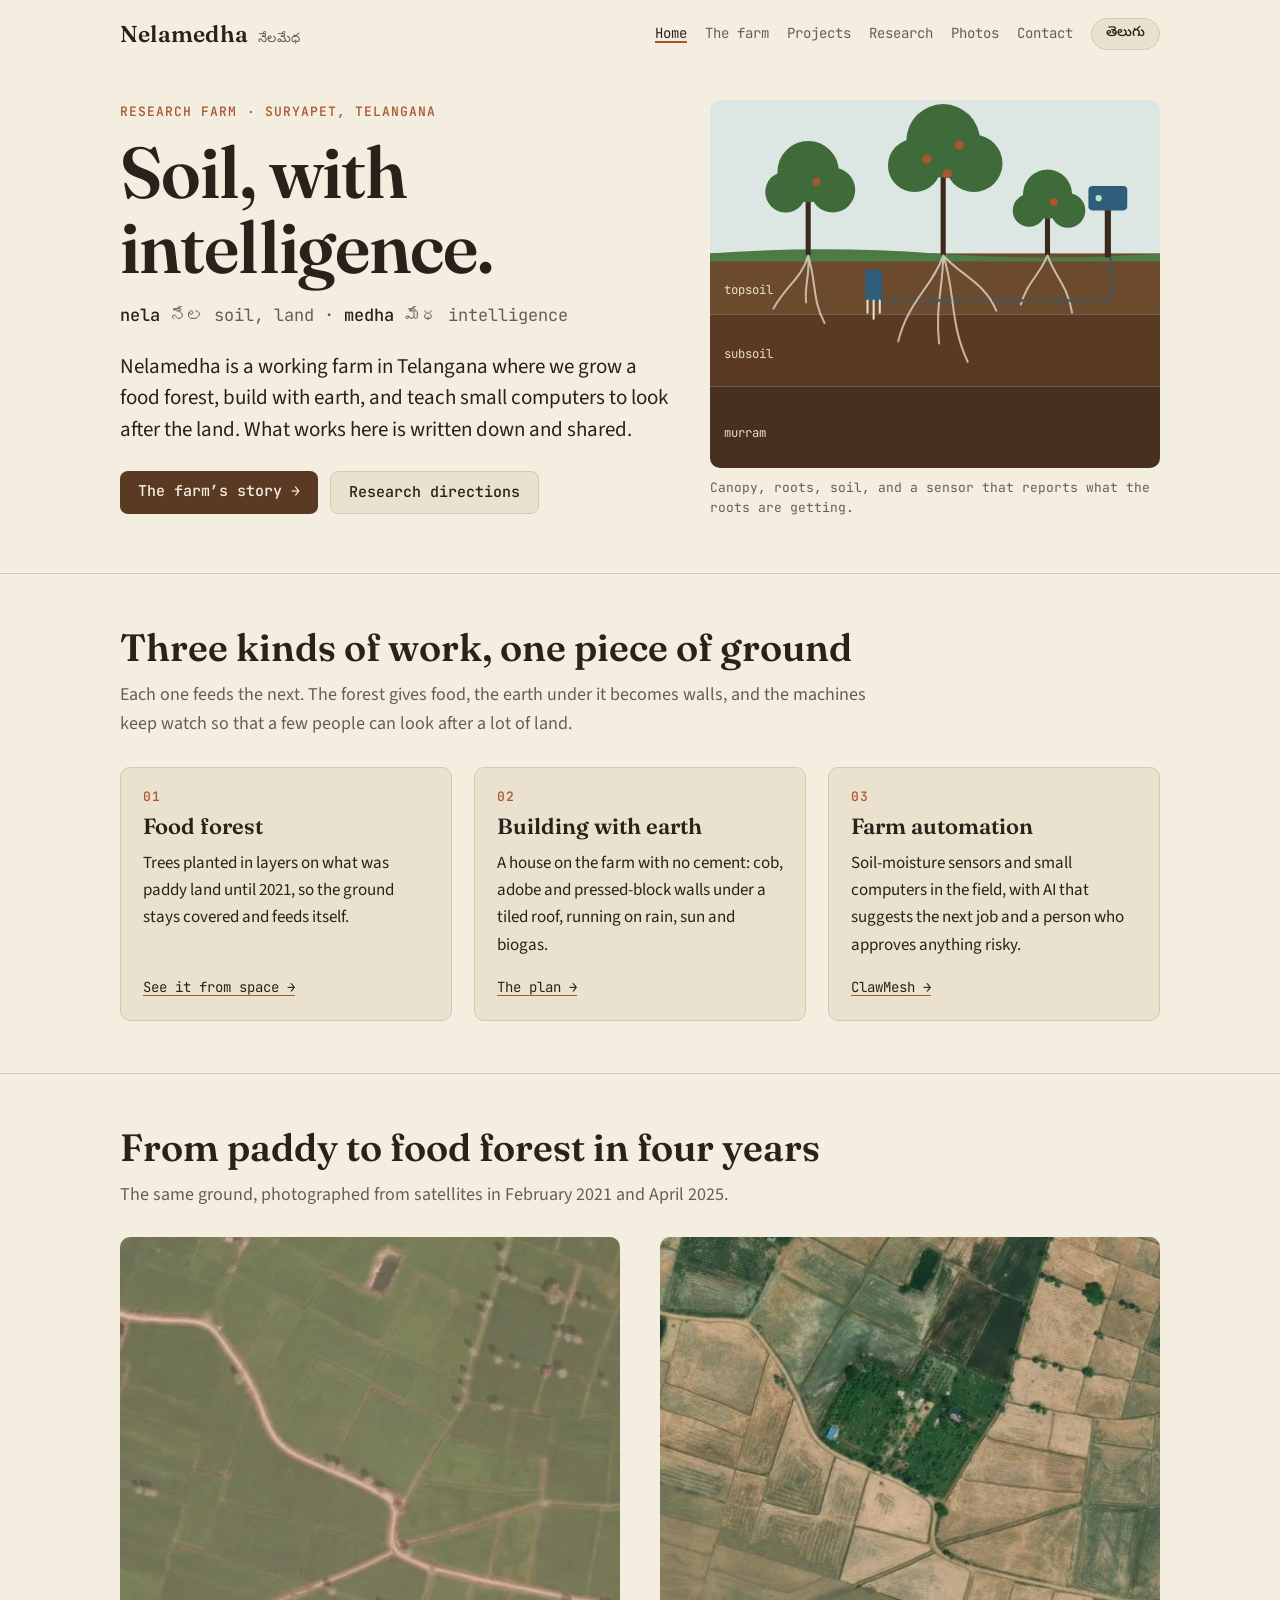
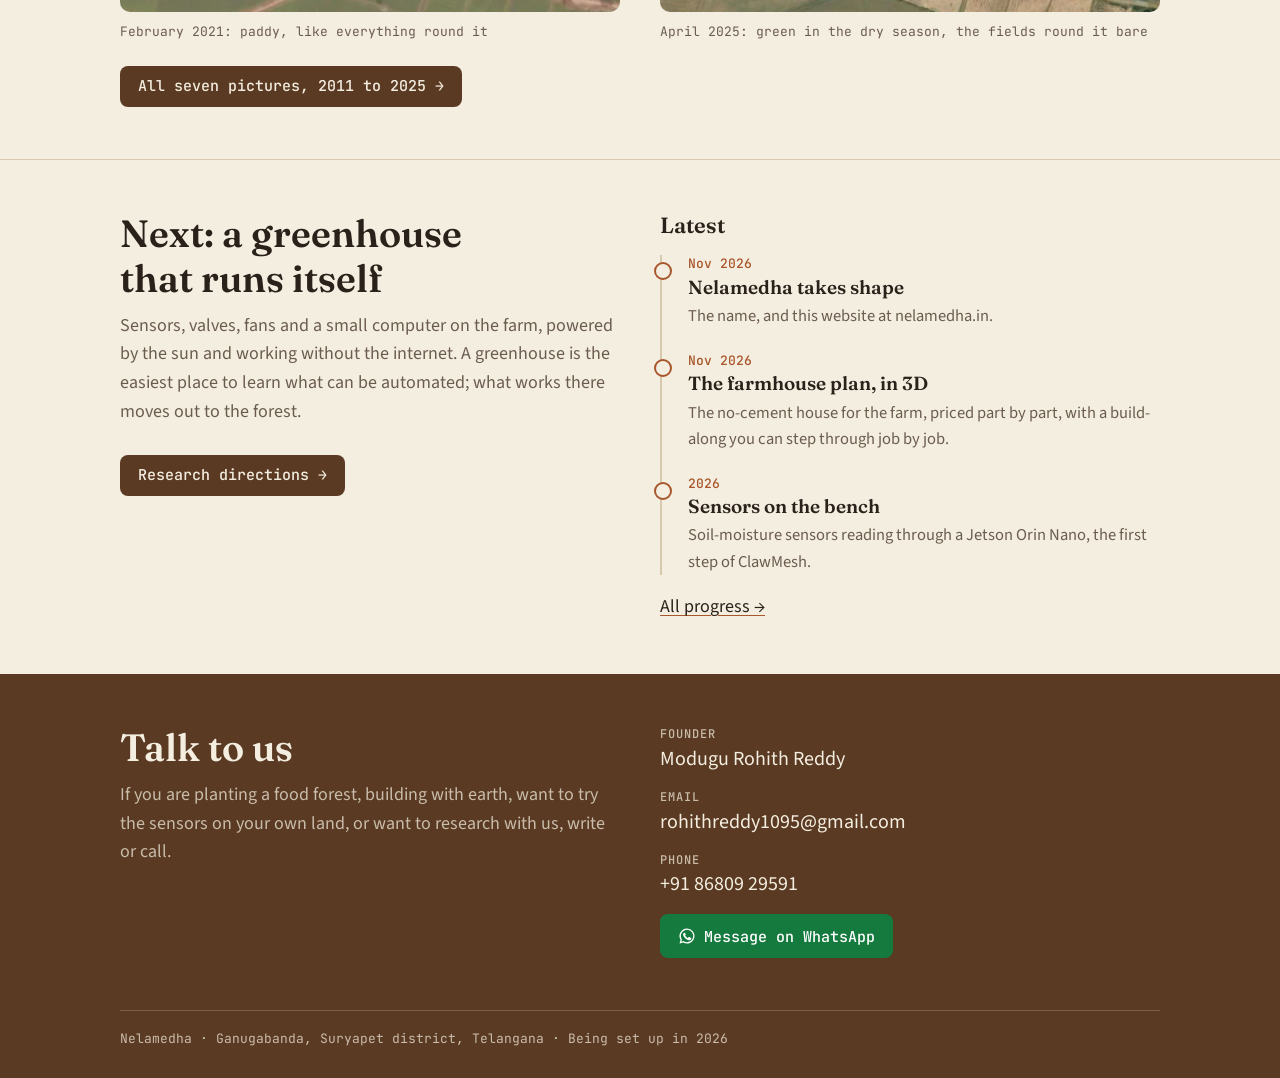
==== commit 890f800e: "Add a WhatsApp button and a photo gallery fed from photos/ Contact blocks get a WhatsApp button that" ====
--- a/index.html
+++ b/index.html
@@ -19,7 +19,7 @@
 <div class="wrap">
   <header class="top">
     <a class="mark" href="./">Nelamedha <small lang="te">నేలమేధ</small></a>
-    <nav class="nav" aria-label="Main"><a href="./" aria-current=page><span class="en">Home</span><span class="te" lang="te">మొదటి పేజీ</span></a><a href="farm/"><span class="en">The farm</span><span class="te" lang="te">పొలం</span></a><a href="projects/"><span class="en">Projects</span><span class="te" lang="te">పనులు</span></a><a href="research/"><span class="en">Research</span><span class="te" lang="te">పరిశోధన</span></a><a href="#contact"><span class="en">Contact</span><span class="te" lang="te">సంప్రదించండి</span></a><button class="lang" type="button" aria-label="తెలుగులో చదవండి"><span class="en">తెలుగు</span><span class="te" lang="te">English</span></button></nav>
+    <nav class="nav" aria-label="Main"><a href="./" aria-current=page><span class="en">Home</span><span class="te" lang="te">మొదటి పేజీ</span></a><a href="farm/"><span class="en">The farm</span><span class="te" lang="te">పొలం</span></a><a href="projects/"><span class="en">Projects</span><span class="te" lang="te">పనులు</span></a><a href="research/"><span class="en">Research</span><span class="te" lang="te">పరిశోధన</span></a><a href="gallery/"><span class="en">Photos</span><span class="te" lang="te">ఫోటోలు</span></a><a href="#contact"><span class="en">Contact</span><span class="te" lang="te">సంప్రదించండి</span></a><button class="lang" type="button" aria-label="తెలుగులో చదవండి"><span class="en">తెలుగు</span><span class="te" lang="te">English</span></button></nav>
   </header>
 </div>
 <main id="main">
@@ -109,6 +109,7 @@
     <div><dt><span class="en">Founder</span><span class="te" lang="te">వ్యవస్థాపకుడు</span></dt><dd class="plain"><span class="en">Modugu Rohith Reddy</span><span class="te" lang="te">మోదుగు రోహిత్ రెడ్డి</span></dd></div>
     <div><dt><span class="en">Email</span><span class="te" lang="te">ఈమెయిల్</span></dt><dd>rohithreddy1095@gmail.com</dd></div>
     <div><dt><span class="en">Phone</span><span class="te" lang="te">ఫోన్</span></dt><dd>+91 86809 29591</dd></div>
+    <div><a class="btn wa en" href="https://wa.me/918680929591?text=Hello%2C%20I%20found%20Nelamedha%20at%20nelamedha.in%20and%20would%20like%20to%20know%20more." target="_blank" rel="noopener"><svg aria-hidden="true" viewBox="0 0 24 24" width="18" height="18" style="vertical-align:-3px;margin-right:8px"><path fill="currentColor" d="M12 2a10 10 0 0 0-8.6 15.1L2 22l5-1.3A10 10 0 1 0 12 2zm0 18.2a8.2 8.2 0 0 1-4.2-1.2l-.3-.2-3 .8.8-2.9-.2-.3A8.2 8.2 0 1 1 12 20.2zm4.5-6.1c-.2-.1-1.5-.7-1.7-.8s-.4-.1-.6.1-.7.8-.8 1-.3.2-.5.1a6.7 6.7 0 0 1-3.3-2.9c-.3-.4.2-.4.7-1.3.1-.2 0-.3 0-.4l-.8-1.8c-.2-.5-.4-.4-.6-.4h-.5a1 1 0 0 0-.7.3 3 3 0 0 0-.9 2.2 5.2 5.2 0 0 0 1.1 2.8 11.9 11.9 0 0 0 4.6 4c1.7.7 2.4.8 3.2.7a2.8 2.8 0 0 0 1.8-1.3 2.3 2.3 0 0 0 .2-1.3c-.1-.1-.3-.2-.5-.3z"/></svg>Message on WhatsApp</a><a class="btn wa te" lang="te" href="https://wa.me/918680929591?text=%E0%B0%A8%E0%B0%AE%E0%B0%B8%E0%B1%8D%E0%B0%A4%E0%B1%87%2C%20nelamedha.in%20%E0%B0%B2%E0%B1%8B%20%E0%B0%A8%E0%B1%87%E0%B0%B2%E0%B0%AE%E0%B1%87%E0%B0%A7%20%E0%B0%97%E0%B1%81%E0%B0%B0%E0%B0%BF%E0%B0%82%E0%B0%9A%E0%B0%BF%20%E0%B0%9A%E0%B1%82%E0%B0%B6%E0%B0%BE%E0%B0%A8%E0%B1%81.%20%E0%B0%AE%E0%B0%B0%E0%B0%BF%E0%B0%A8%E0%B1%8D%E0%B0%A8%E0%B0%BF%20%E0%B0%B5%E0%B0%BF%E0%B0%B5%E0%B0%B0%E0%B0%BE%E0%B0%B2%E0%B1%81%20%E0%B0%A4%E0%B1%86%E0%B0%B2%E0%B1%81%E0%B0%B8%E0%B1%81%E0%B0%95%E0%B1%8B%E0%B0%B5%E0%B0%BE%E0%B0%B2%E0%B0%A8%E0%B1%81%E0%B0%95%E0%B1%81%E0%B0%82%E0%B0%9F%E0%B1%81%E0%B0%A8%E0%B1%8D%E0%B0%A8%E0%B0%BE%E0%B0%A8%E0%B1%81." target="_blank" rel="noopener"><svg aria-hidden="true" viewBox="0 0 24 24" width="18" height="18" style="vertical-align:-3px;margin-right:8px"><path fill="currentColor" d="M12 2a10 10 0 0 0-8.6 15.1L2 22l5-1.3A10 10 0 1 0 12 2zm0 18.2a8.2 8.2 0 0 1-4.2-1.2l-.3-.2-3 .8.8-2.9-.2-.3A8.2 8.2 0 1 1 12 20.2zm4.5-6.1c-.2-.1-1.5-.7-1.7-.8s-.4-.1-.6.1-.7.8-.8 1-.3.2-.5.1a6.7 6.7 0 0 1-3.3-2.9c-.3-.4.2-.4.7-1.3.1-.2 0-.3 0-.4l-.8-1.8c-.2-.5-.4-.4-.6-.4h-.5a1 1 0 0 0-.7.3 3 3 0 0 0-.9 2.2 5.2 5.2 0 0 0 1.1 2.8 11.9 11.9 0 0 0 4.6 4c1.7.7 2.4.8 3.2.7a2.8 2.8 0 0 0 1.8-1.3 2.3 2.3 0 0 0 .2-1.3c-.1-.1-.3-.2-.5-.3z"/></svg>వాట్సాప్‌లో మెసేజ్ చేయండి</a></div>
   </dl>
 </div></section>
 <footer><div class="wrap"><p><span class="en">Nelamedha · Ganugabanda, Suryapet district, Telangana · Being set up in 2026</span><span class="te" lang="te">నేలమేధ · గానుగబండ, సూర్యాపేట జిల్లా, తెలంగాణ · 2026లో ఏర్పాటవుతోంది</span></p></div></footer>
--- a/assets/site.css
+++ b/assets/site.css
@@ -161,3 +161,28 @@
 /* Telugu never in the monospace face: it has no Telugu letters */
 html.lang-te .gloss,html.lang-te .stamp,html.lang-te .note .meta,html.lang-te .contact dd,html.lang-te .ovt,html.lang-te .card .n{font-family:var(--f-te-b)}
 .chart text{font-size:20px}
+/* WhatsApp */
+:root{--wa:#157A3E;--on-wa:#FFFFFF}
+.btn.wa{background:var(--wa);color:var(--on-wa)}
+.btn.wa:hover{background:var(--wa);color:var(--on-wa);filter:brightness(1.12)}
+html.lang-te a.btn.te{display:inline-block!important}
+/* photos */
+.g-year{font-size:26px;margin:34px 0 14px}
+.gallery>.g-year:first-child{margin-top:0}
+.g-grid{display:grid;grid-template-columns:repeat(auto-fill,minmax(220px,1fr));gap:12px}
+.g-item{position:relative;display:block;padding:0;border:0;border-radius:8px;overflow:hidden;background:var(--paper-2);cursor:zoom-in;max-width:100%;max-height:340px;width:100%}
+.g-item img{display:block;width:100%;height:100%;object-fit:cover}
+.g-item span{position:absolute;left:0;right:0;bottom:0;padding:22px 10px 8px;font:400 13px/1.35 var(--f-b);color:var(--ov-text);text-align:left;background:linear-gradient(transparent,rgba(16,18,14,.72))}
+html.lang-te .g-item span{font-family:var(--f-te-b)}
+.g-item span:empty{display:none}
+.lightbox{border:0;padding:0;background:transparent;max-width:100vw;max-height:100vh;width:100vw;height:100vh;margin:0}
+.lightbox::backdrop{background:rgba(10,9,7,.92)}
+.lightbox figure{margin:0;height:100%;display:flex;flex-direction:column;align-items:center;justify-content:center;gap:10px;padding:56px max(16px,env(safe-area-inset-left,0px)) 24px}
+.lightbox img{max-width:100%;max-height:calc(100vh - 130px);object-fit:contain;border-radius:6px}
+.lightbox figcaption{color:#EDE4D2;font:400 15px/1.4 var(--f-b);text-align:center;max-width:60ch}
+.lightbox button{position:fixed;border:0;background:rgba(237,228,210,.14);color:#EDE4D2;width:46px;height:46px;border-radius:50%;font-size:28px;line-height:1;cursor:pointer}
+.lightbox button:hover{background:rgba(237,228,210,.28)}
+.lb-x{top:calc(12px + env(safe-area-inset-top,0px));right:max(12px,env(safe-area-inset-right,0px))}
+.lb-p{left:max(12px,env(safe-area-inset-left,0px));top:50%;transform:translateY(-50%)}
+.lb-n{right:max(12px,env(safe-area-inset-right,0px));top:50%;transform:translateY(-50%)}
+@media (max-width:520px){.g-grid{grid-template-columns:repeat(2,minmax(0,1fr));gap:8px}.lb-p,.lb-n{top:auto;bottom:16px;transform:none}}
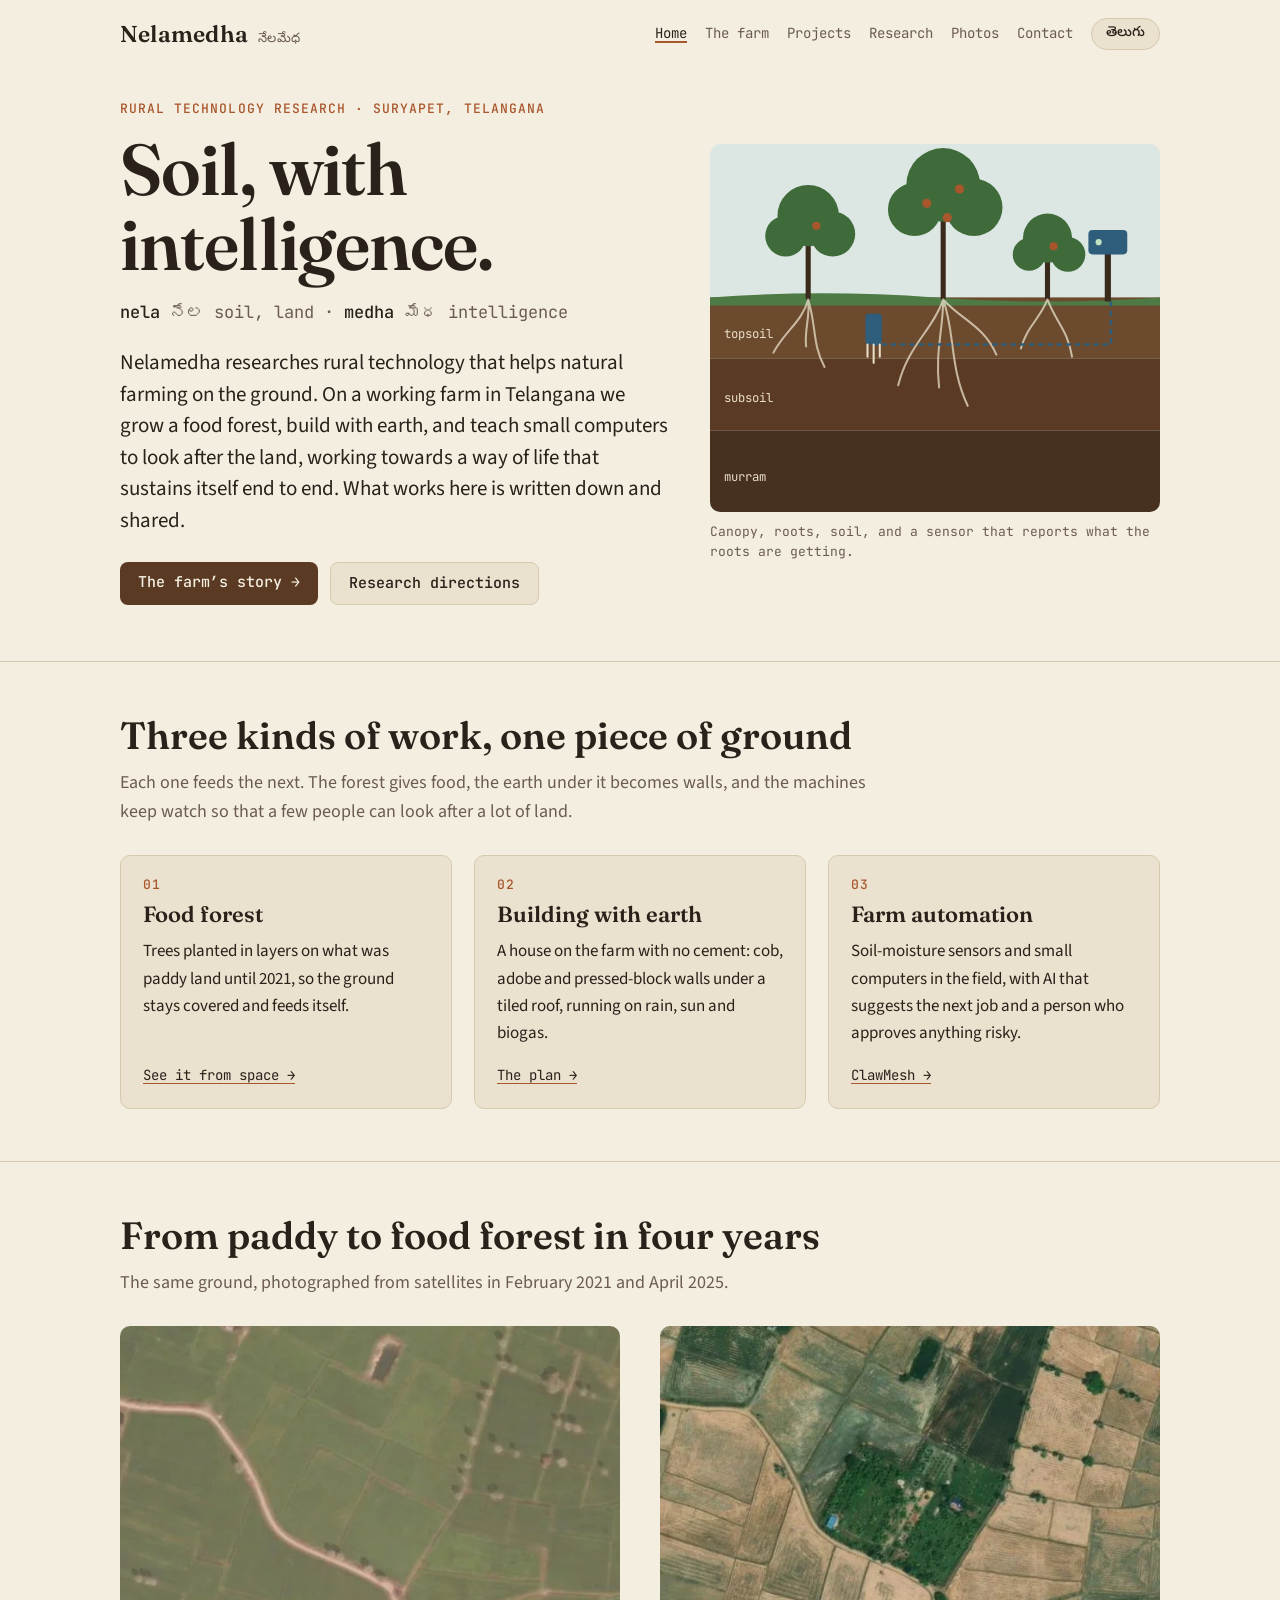
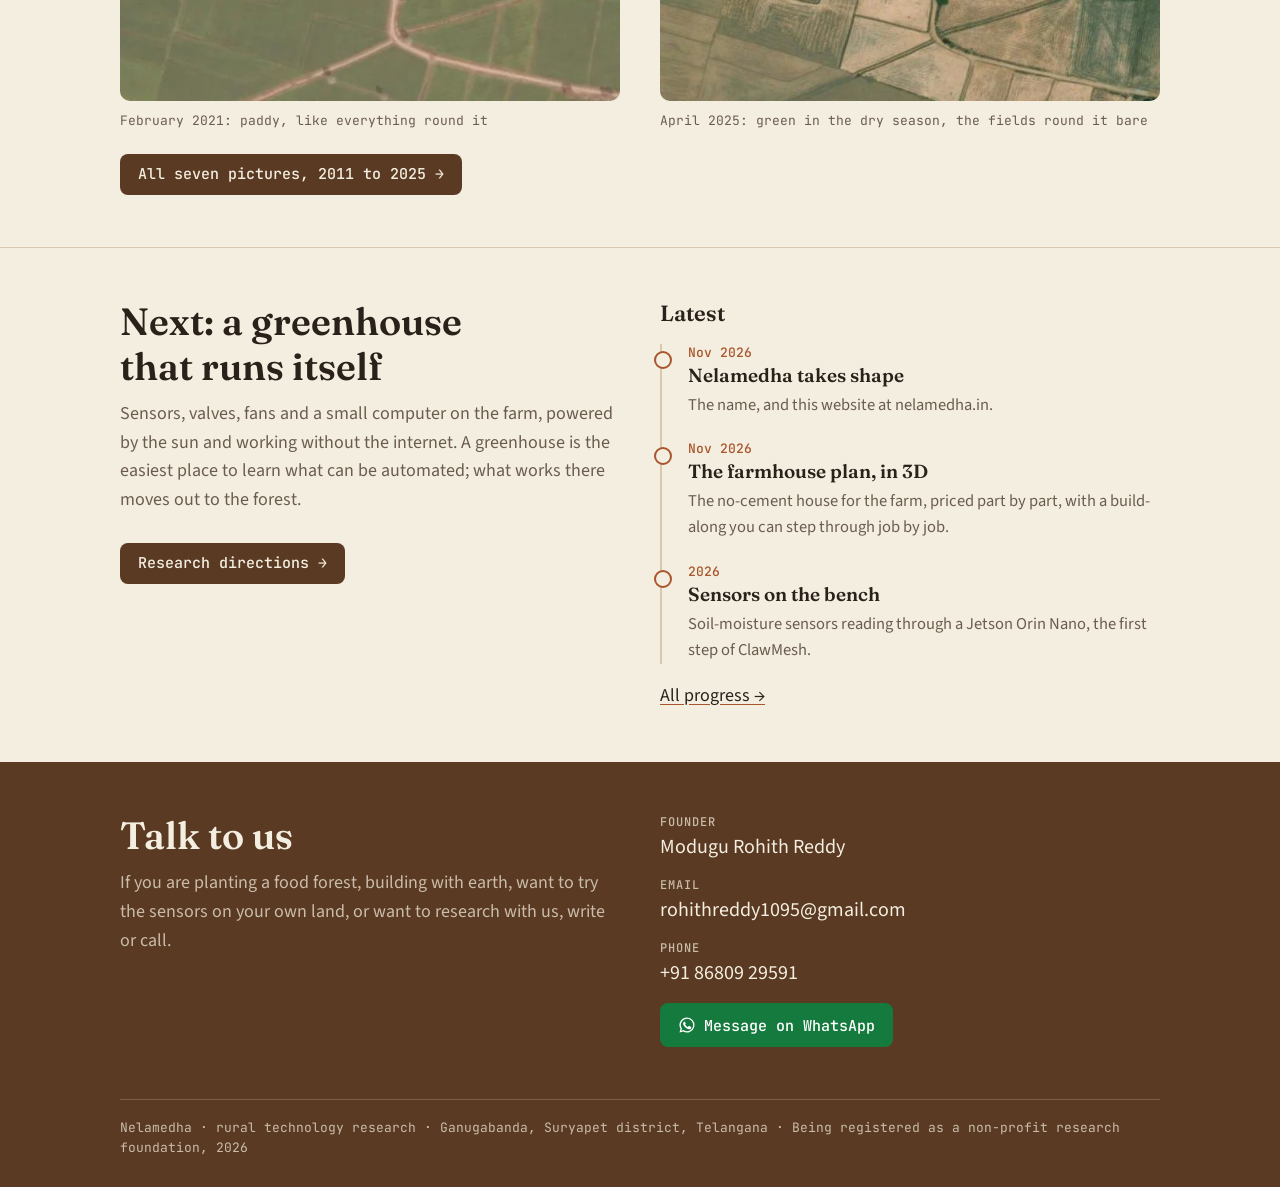
==== commit e18aed99: "Say plainly that Nelamedha researches rural technology Home kicker, lede and description, research p" ====
--- a/index.html
+++ b/index.html
@@ -4,9 +4,9 @@
 <meta charset="utf-8">
 <meta name="viewport" content="width=device-width,initial-scale=1,viewport-fit=cover">
 <title data-en="Nelamedha · soil, with intelligence" data-te="నేలమేధ · నేలతో, మేధతో">Nelamedha · soil, with intelligence</title>
-<meta name="description" content="Nelamedha is a research farm in Suryapet, Telangana, working on food forests, building with earth, and farm automation with small computers and AI.">
+<meta name="description" content="Nelamedha researches rural technology for natural farming and self-sustaining living: food forests, building with earth, and farm automation with small computers and AI, on a farm in Suryapet, Telangana.">
 <meta property="og:title" content="Nelamedha · soil, with intelligence">
-<meta property="og:description" content="Nelamedha is a research farm in Suryapet, Telangana, working on food forests, building with earth, and farm automation with small computers and AI.">
+<meta property="og:description" content="Nelamedha researches rural technology for natural farming and self-sustaining living: food forests, building with earth, and farm automation with small computers and AI, on a farm in Suryapet, Telangana.">
 <meta property="og:type" content="website">
 <meta property="og:url" content="https://nelamedha.in/">
 <link rel="canonical" href="https://nelamedha.in/">
@@ -26,10 +26,10 @@
 <div class="wrap">
   <div class="hero">
     <div>
-      <p class="en kicker">Research farm · Suryapet, Telangana</p><p class="te kicker" lang="te">పరిశోధన పొలం · సూర్యాపేట, తెలంగాణ</p>
+      <p class="en kicker">Rural technology research · Suryapet, Telangana</p><p class="te kicker" lang="te">గ్రామీణ సాంకేతిక పరిశోధన · సూర్యాపేట, తెలంగాణ</p>
       <h1 class="en">Soil, with intelligence.</h1><h1 class="te" lang="te">నేలతో, మేధతో.</h1>
       <p class="en gloss"><b>nela</b> నేల soil, land · <b>medha</b> మేధ intelligence</p><p class="te gloss" lang="te"><b>నేల</b> భూమి, మట్టి · <b>మేధ</b> తెలివి</p>
-      <p class="en lede">Nelamedha is a working farm in Telangana where we grow a food forest, build with earth, and teach small computers to look after the land. What works here is written down and shared.</p><p class="te lede" lang="te">నేలమేధ తెలంగాణలో ఒక పని చేసే పొలం. ఇక్కడ మేము ఆహార అడవిని పెంచుతున్నాం, మట్టితో ఇల్లు కడుతున్నాం, నేలను చూసుకునేలా చిన్న కంప్యూటర్లకు నేర్పిస్తున్నాం. ఇక్కడ పనిచేసేది రాసి, అందరితో పంచుకుంటాం.</p>
+      <p class="en lede">Nelamedha researches rural technology that helps natural farming on the ground. On a working farm in Telangana we grow a food forest, build with earth, and teach small computers to look after the land, working towards a way of life that sustains itself end to end. What works here is written down and shared.</p><p class="te lede" lang="te">సహజ వ్యవసాయానికి నేల మీద నిజంగా ఉపయోగపడే గ్రామీణ సాంకేతికతపై నేలమేధ పరిశోధన చేస్తుంది. తెలంగాణలోని ఒక పని చేసే పొలంలో మేము ఆహార అడవిని పెంచుతున్నాం, మట్టితో ఇల్లు కడుతున్నాం, నేలను చూసుకునేలా చిన్న కంప్యూటర్లకు నేర్పిస్తున్నాం; మొదటి నుంచి చివరి వరకు తనను తాను నిలబెట్టుకునే జీవన విధానం వైపు. ఇక్కడ పనిచేసేది రాసి, అందరితో పంచుకుంటాం.</p>
       <p style="display:flex;flex-wrap:wrap;gap:12px;margin:26px 0 0"><a class="btn" href="farm/"><span class="en">The farm’s story →</span><span class="te" lang="te">పొలం కథ →</span></a><a class="btn" href="research/" style="background:var(--paper-2);color:var(--ink);border:1px solid var(--line)"><span class="en">Research directions</span><span class="te" lang="te">పరిశోధన దిశలు</span></a></p>
     </div>
     <figure class="fig"><svg viewBox="0 0 440 360" role="img" aria-labelledby="figt">
@@ -112,7 +112,7 @@
     <div><a class="btn wa en" href="https://wa.me/918680929591?text=Hello%2C%20I%20found%20Nelamedha%20at%20nelamedha.in%20and%20would%20like%20to%20know%20more." target="_blank" rel="noopener"><svg aria-hidden="true" viewBox="0 0 24 24" width="18" height="18" style="vertical-align:-3px;margin-right:8px"><path fill="currentColor" d="M12 2a10 10 0 0 0-8.6 15.1L2 22l5-1.3A10 10 0 1 0 12 2zm0 18.2a8.2 8.2 0 0 1-4.2-1.2l-.3-.2-3 .8.8-2.9-.2-.3A8.2 8.2 0 1 1 12 20.2zm4.5-6.1c-.2-.1-1.5-.7-1.7-.8s-.4-.1-.6.1-.7.8-.8 1-.3.2-.5.1a6.7 6.7 0 0 1-3.3-2.9c-.3-.4.2-.4.7-1.3.1-.2 0-.3 0-.4l-.8-1.8c-.2-.5-.4-.4-.6-.4h-.5a1 1 0 0 0-.7.3 3 3 0 0 0-.9 2.2 5.2 5.2 0 0 0 1.1 2.8 11.9 11.9 0 0 0 4.6 4c1.7.7 2.4.8 3.2.7a2.8 2.8 0 0 0 1.8-1.3 2.3 2.3 0 0 0 .2-1.3c-.1-.1-.3-.2-.5-.3z"/></svg>Message on WhatsApp</a><a class="btn wa te" lang="te" href="https://wa.me/918680929591?text=%E0%B0%A8%E0%B0%AE%E0%B0%B8%E0%B1%8D%E0%B0%A4%E0%B1%87%2C%20nelamedha.in%20%E0%B0%B2%E0%B1%8B%20%E0%B0%A8%E0%B1%87%E0%B0%B2%E0%B0%AE%E0%B1%87%E0%B0%A7%20%E0%B0%97%E0%B1%81%E0%B0%B0%E0%B0%BF%E0%B0%82%E0%B0%9A%E0%B0%BF%20%E0%B0%9A%E0%B1%82%E0%B0%B6%E0%B0%BE%E0%B0%A8%E0%B1%81.%20%E0%B0%AE%E0%B0%B0%E0%B0%BF%E0%B0%A8%E0%B1%8D%E0%B0%A8%E0%B0%BF%20%E0%B0%B5%E0%B0%BF%E0%B0%B5%E0%B0%B0%E0%B0%BE%E0%B0%B2%E0%B1%81%20%E0%B0%A4%E0%B1%86%E0%B0%B2%E0%B1%81%E0%B0%B8%E0%B1%81%E0%B0%95%E0%B1%8B%E0%B0%B5%E0%B0%BE%E0%B0%B2%E0%B0%A8%E0%B1%81%E0%B0%95%E0%B1%81%E0%B0%82%E0%B0%9F%E0%B1%81%E0%B0%A8%E0%B1%8D%E0%B0%A8%E0%B0%BE%E0%B0%A8%E0%B1%81." target="_blank" rel="noopener"><svg aria-hidden="true" viewBox="0 0 24 24" width="18" height="18" style="vertical-align:-3px;margin-right:8px"><path fill="currentColor" d="M12 2a10 10 0 0 0-8.6 15.1L2 22l5-1.3A10 10 0 1 0 12 2zm0 18.2a8.2 8.2 0 0 1-4.2-1.2l-.3-.2-3 .8.8-2.9-.2-.3A8.2 8.2 0 1 1 12 20.2zm4.5-6.1c-.2-.1-1.5-.7-1.7-.8s-.4-.1-.6.1-.7.8-.8 1-.3.2-.5.1a6.7 6.7 0 0 1-3.3-2.9c-.3-.4.2-.4.7-1.3.1-.2 0-.3 0-.4l-.8-1.8c-.2-.5-.4-.4-.6-.4h-.5a1 1 0 0 0-.7.3 3 3 0 0 0-.9 2.2 5.2 5.2 0 0 0 1.1 2.8 11.9 11.9 0 0 0 4.6 4c1.7.7 2.4.8 3.2.7a2.8 2.8 0 0 0 1.8-1.3 2.3 2.3 0 0 0 .2-1.3c-.1-.1-.3-.2-.5-.3z"/></svg>వాట్సాప్‌లో మెసేజ్ చేయండి</a></div>
   </dl>
 </div></section>
-<footer><div class="wrap"><p><span class="en">Nelamedha · Ganugabanda, Suryapet district, Telangana · Being set up in 2026</span><span class="te" lang="te">నేలమేధ · గానుగబండ, సూర్యాపేట జిల్లా, తెలంగాణ · 2026లో ఏర్పాటవుతోంది</span></p></div></footer>
+<footer><div class="wrap"><p><span class="en">Nelamedha · rural technology research · Ganugabanda, Suryapet district, Telangana · Being registered as a non-profit research foundation, 2026</span><span class="te" lang="te">నేలమేధ · గ్రామీణ సాంకేతిక పరిశోధన · గానుగబండ, సూర్యాపేట జిల్లా, తెలంగాణ · లాభాపేక్ష లేని పరిశోధన సంస్థగా నమోదవుతోంది, 2026</span></p></div></footer>
 <script src="assets/site.js"></script>
 </body>
 </html>
